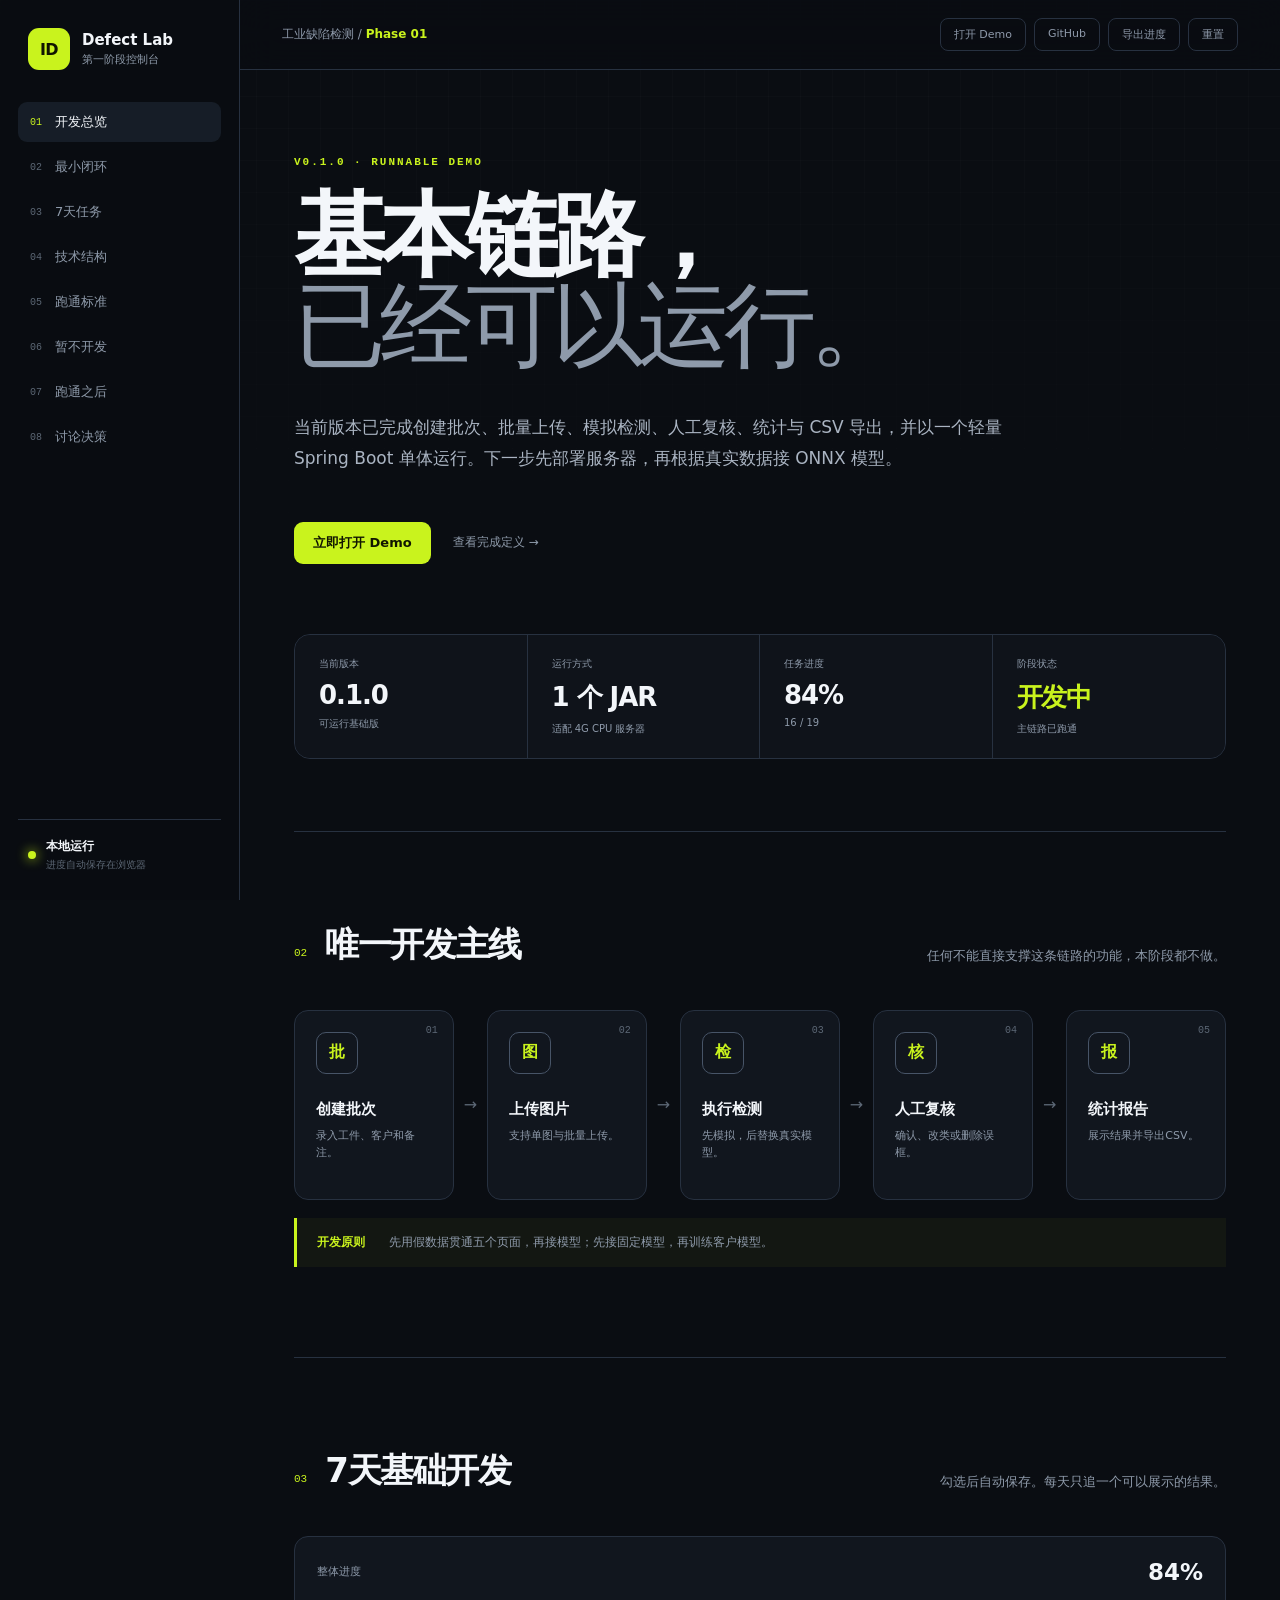
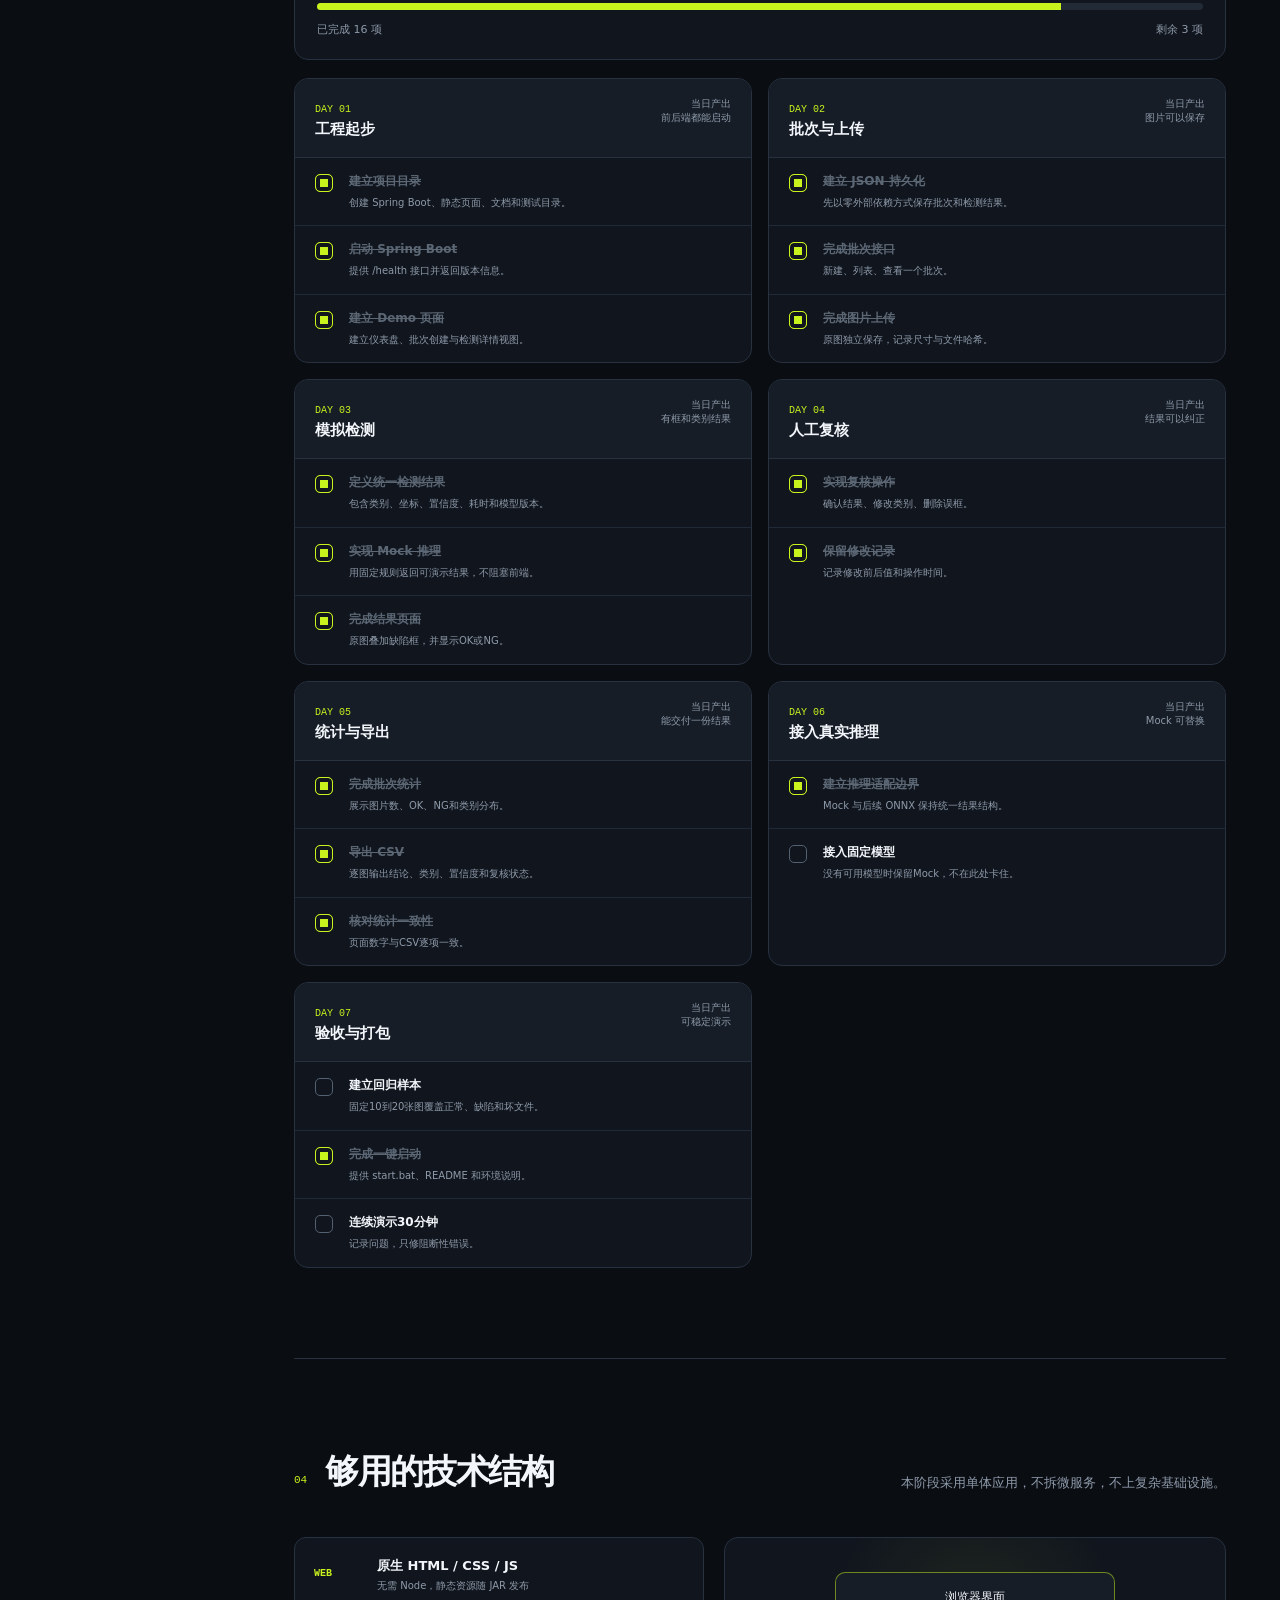
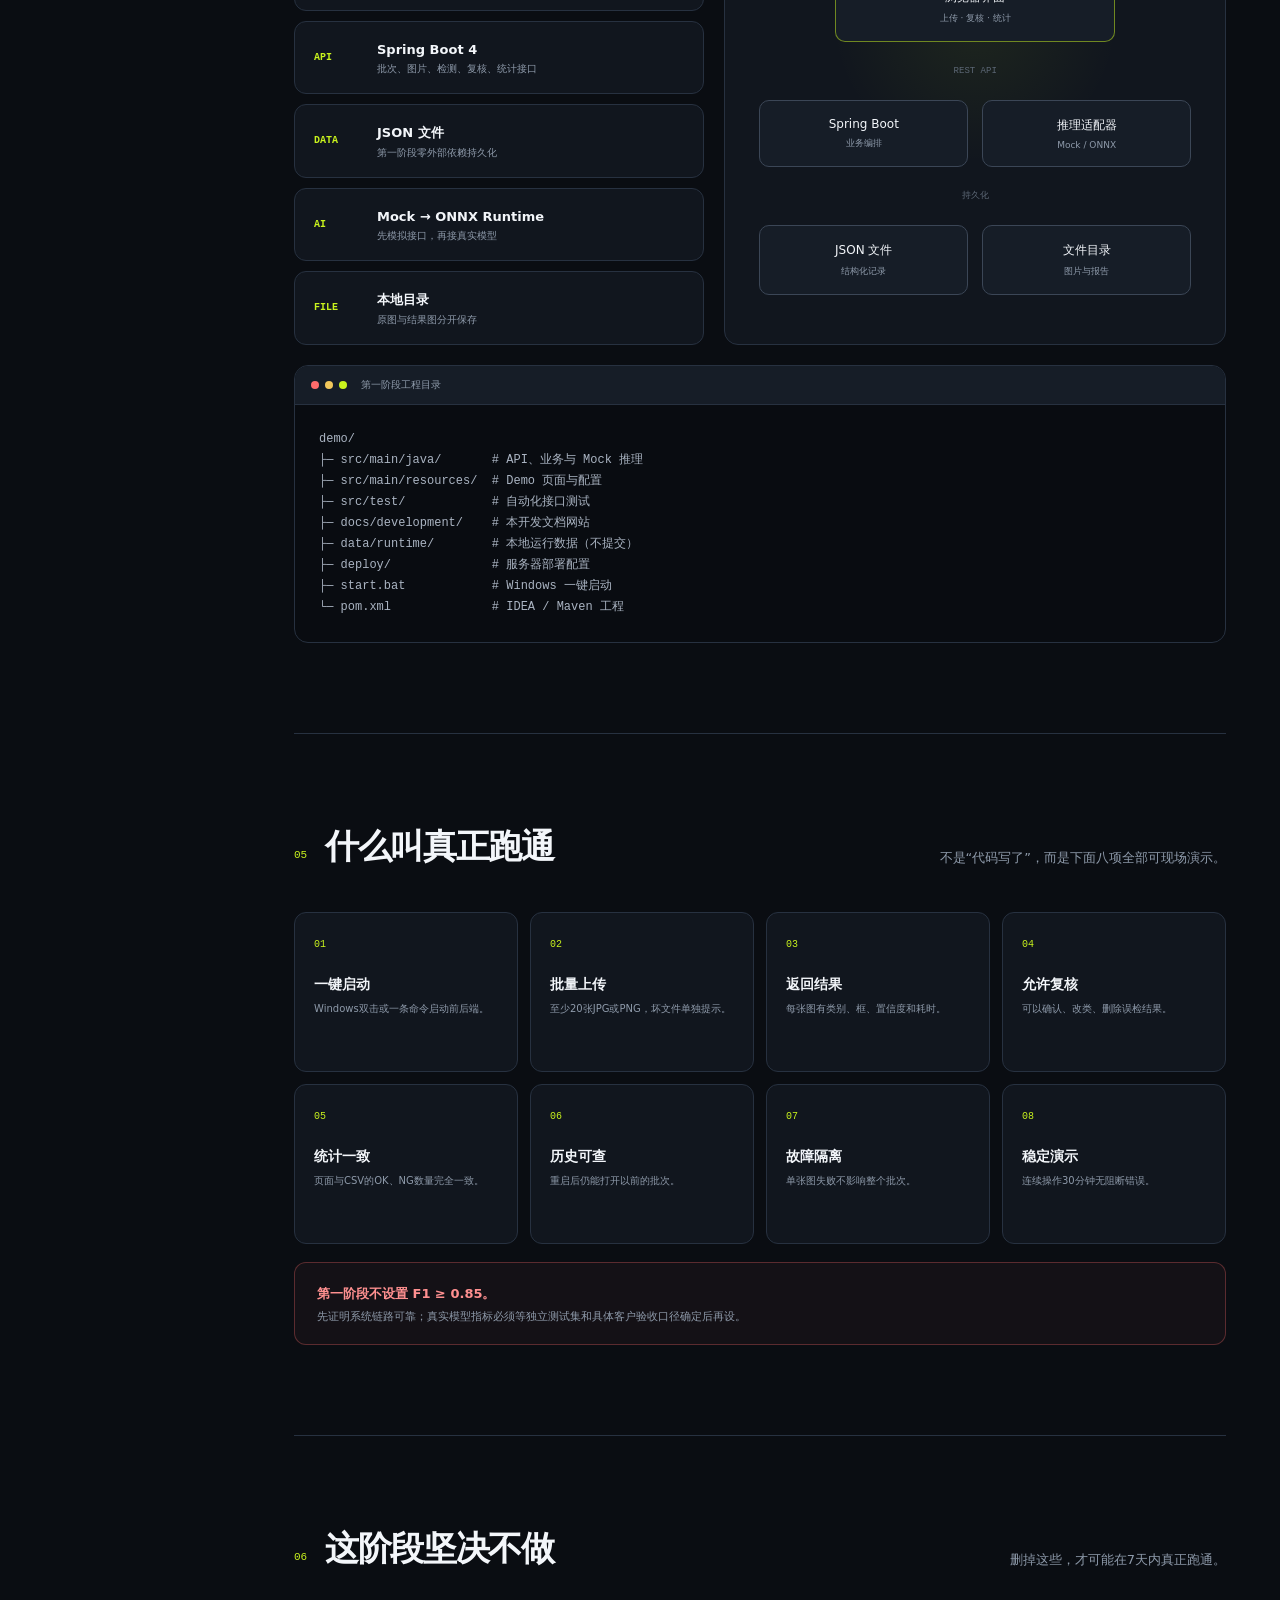
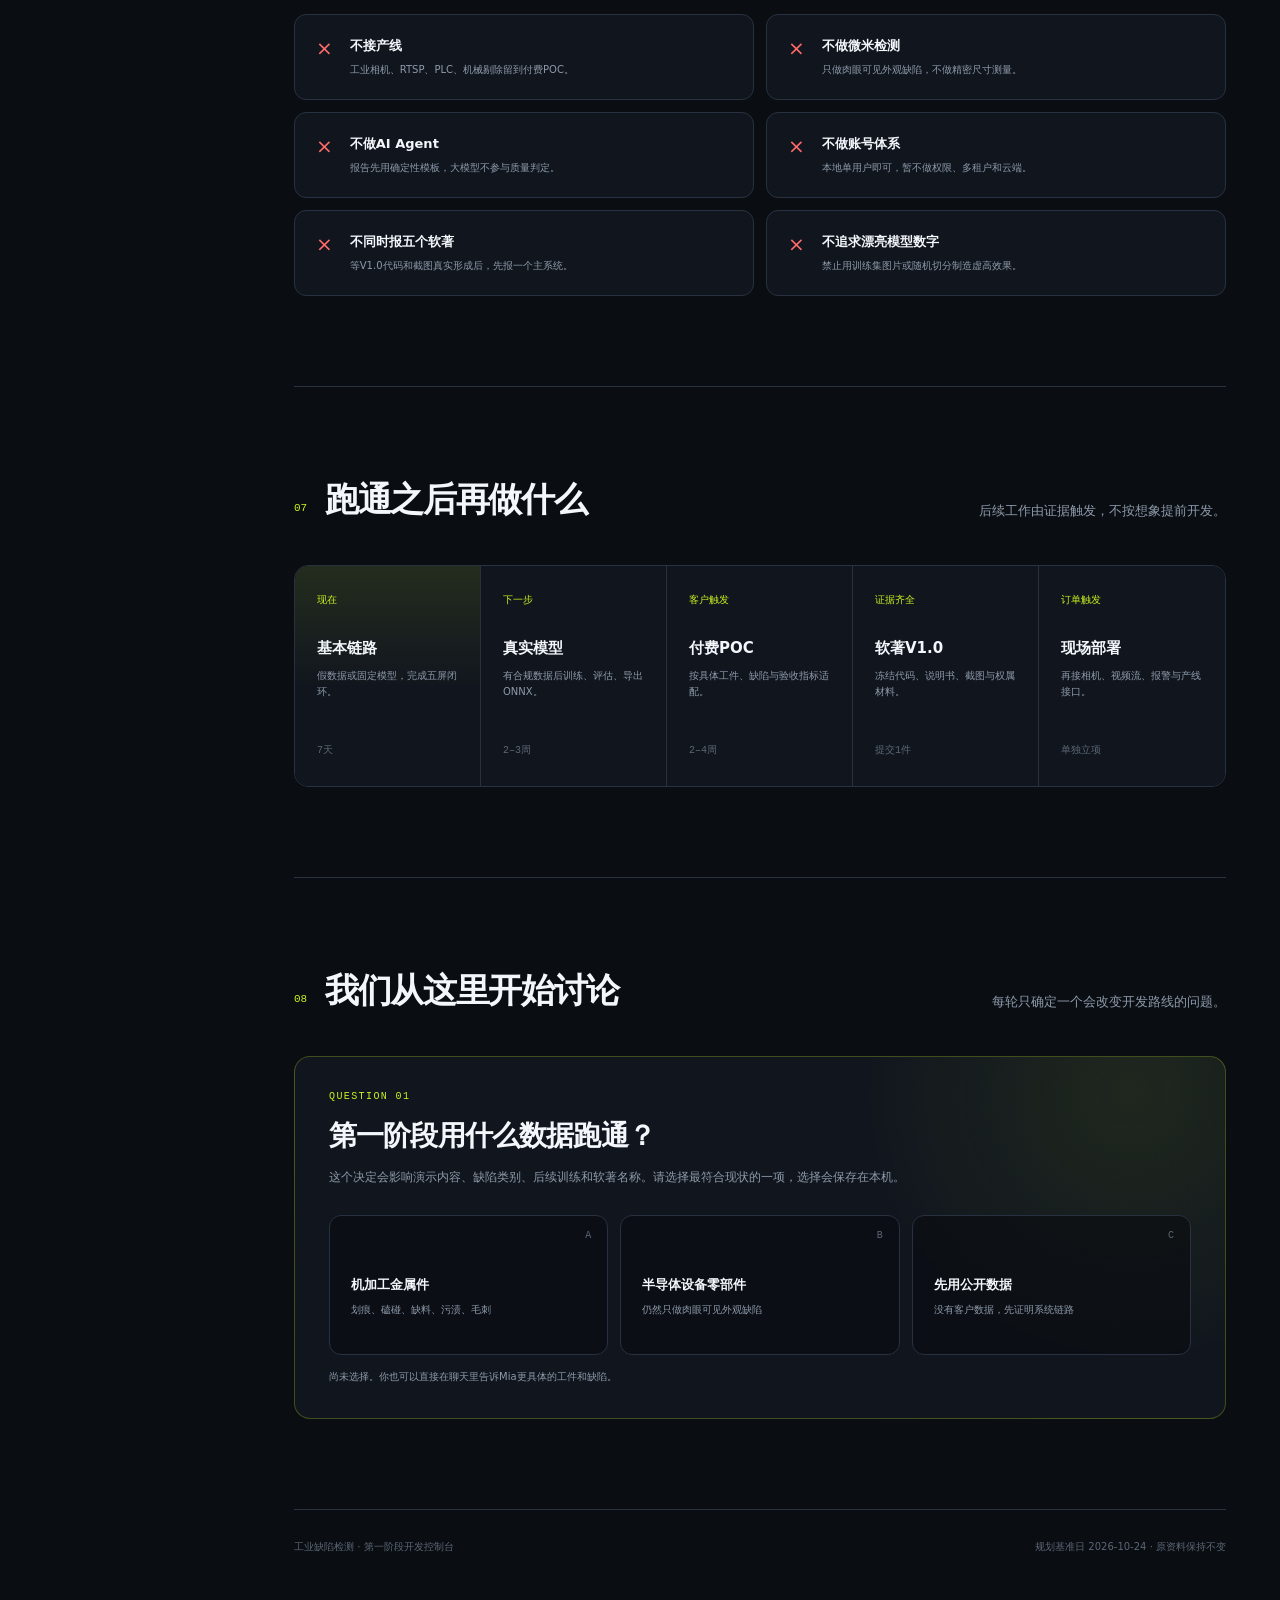
==== docs/development/index.html @ 6fd92f79 "feat: deliver runnable industrial defect detection demo" ====
<!doctype html>
<html lang="zh-CN">
<head>
  <meta charset="UTF-8">
  <meta name="viewport" content="width=device-width, initial-scale=1.0">
  <meta name="description" content="工业缺陷检测项目第一阶段开发控制台">
  <title>工业缺陷检测 · 第一阶段开发控制台</title>
  <link rel="stylesheet" href="styles.css">
</head>
<body>
  <div class="shell">
    <aside class="sidebar" aria-label="页面导航">
      <a class="brand" href="#top">
        <span class="brand-mark">ID</span>
        <span><strong>Defect Lab</strong><small>第一阶段控制台</small></span>
      </a>
      <nav id="nav">
        <a class="active" href="#overview"><span>01</span>开发总览</a>
        <a href="#flow"><span>02</span>最小闭环</a>
        <a href="#tasks"><span>03</span>7天任务</a>
        <a href="#architecture"><span>04</span>技术结构</a>
        <a href="#acceptance"><span>05</span>跑通标准</a>
        <a href="#boundary"><span>06</span>暂不开发</a>
        <a href="#after"><span>07</span>跑通之后</a>
        <a href="#discussion"><span>08</span>讨论决策</a>
      </nav>
      <div class="sidebar-foot">
        <div class="status-dot"></div>
        <div><strong>本地运行</strong><small>进度自动保存在浏览器</small></div>
      </div>
    </aside>

    <main id="top">
      <header class="topbar">
        <button id="menuButton" class="menu-button" aria-label="打开导航">☰</button>
        <div class="crumb">工业缺陷检测 / <strong>Phase 01</strong></div>
        <div class="top-actions">
          <a class="ghost-button" href="../">打开 Demo</a>
          <a class="ghost-button" href="https://github.com/aurorarain/Industrial_Defect_Detection" target="_blank" rel="noreferrer">GitHub</a>
          <button class="ghost-button" id="exportButton">导出进度</button>
          <button class="ghost-button danger" id="resetButton">重置</button>
        </div>
      </header>

      <div class="content">
        <section id="overview" class="hero observe">
          <div class="eyebrow">V0.1.0 · RUNNABLE DEMO</div>
          <h1>基本链路，<br><em>已经可以运行。</em></h1>
          <p class="hero-copy">当前版本已完成创建批次、批量上传、模拟检测、人工复核、统计与 CSV 导出，并以一个轻量 Spring Boot 单体运行。下一步先部署服务器，再根据真实数据接 ONNX 模型。</p>
          <div class="hero-actions">
            <a class="primary-button" href="../">立即打开 Demo</a>
            <a class="text-link" href="#acceptance">查看完成定义 →</a>
          </div>
          <div class="metrics">
            <article><span>当前版本</span><strong>0.1.0</strong><small>可运行基础版</small></article>
            <article><span>运行方式</span><strong>1 个 JAR</strong><small>适配 4G CPU 服务器</small></article>
            <article><span>任务进度</span><strong id="metricProgress">0%</strong><small id="metricCount">0 / 18</small></article>
            <article><span>阶段状态</span><strong class="accent">开发中</strong><small id="stageStatus">主链路已跑通</small></article>
          </div>
        </section>

        <section id="flow" class="section observe">
          <div class="section-heading">
            <div><span class="section-index">02</span><h2>唯一开发主线</h2></div>
            <p>任何不能直接支撑这条链路的功能，本阶段都不做。</p>
          </div>
          <div class="flow-grid">
            <article class="flow-card"><b>01</b><div class="flow-icon">批</div><h3>创建批次</h3><p>录入工件、客户和备注。</p></article>
            <span class="flow-arrow">→</span>
            <article class="flow-card"><b>02</b><div class="flow-icon">图</div><h3>上传图片</h3><p>支持单图与批量上传。</p></article>
            <span class="flow-arrow">→</span>
            <article class="flow-card"><b>03</b><div class="flow-icon">检</div><h3>执行检测</h3><p>先模拟，后替换真实模型。</p></article>
            <span class="flow-arrow">→</span>
            <article class="flow-card"><b>04</b><div class="flow-icon">核</div><h3>人工复核</h3><p>确认、改类或删除误框。</p></article>
            <span class="flow-arrow">→</span>
            <article class="flow-card"><b>05</b><div class="flow-icon">报</div><h3>统计报告</h3><p>展示结果并导出CSV。</p></article>
          </div>
          <div class="decision-strip"><strong>开发原则</strong><span>先用假数据贯通五个页面，再接模型；先接固定模型，再训练客户模型。</span></div>
        </section>

        <section id="tasks" class="section observe">
          <div class="section-heading">
            <div><span class="section-index">03</span><h2>7天基础开发</h2></div>
            <p>勾选后自动保存。每天只追一个可以展示的结果。</p>
          </div>
          <div class="progress-panel">
            <div class="progress-copy"><span>整体进度</span><strong id="progressText">0%</strong></div>
            <div class="progress-track"><div id="progressBar"></div></div>
            <div class="progress-meta"><span id="doneCount">已完成 0 项</span><span id="remainingCount">剩余 18 项</span></div>
          </div>
          <div id="taskBoard" class="task-board"></div>
        </section>

        <section id="architecture" class="section observe">
          <div class="section-heading">
            <div><span class="section-index">04</span><h2>够用的技术结构</h2></div>
            <p>本阶段采用单体应用，不拆微服务，不上复杂基础设施。</p>
          </div>
          <div class="architecture-grid">
            <div class="stack-list">
              <article><span>WEB</span><div><strong>原生 HTML / CSS / JS</strong><p>无需 Node，静态资源随 JAR 发布</p></div></article>
              <article><span>API</span><div><strong>Spring Boot 4</strong><p>批次、图片、检测、复核、统计接口</p></div></article>
              <article><span>DATA</span><div><strong>JSON 文件</strong><p>第一阶段零外部依赖持久化</p></div></article>
              <article><span>AI</span><div><strong>Mock → ONNX Runtime</strong><p>先模拟接口，再接真实模型</p></div></article>
              <article><span>FILE</span><div><strong>本地目录</strong><p>原图与结果图分开保存</p></div></article>
            </div>
            <div class="architecture-map">
              <div class="map-node main-node">浏览器界面<small>上传 · 复核 · 统计</small></div>
              <div class="connector">REST API</div>
              <div class="map-row">
                <div class="map-node">Spring Boot<small>业务编排</small></div>
                <div class="map-node">推理适配器<small>Mock / ONNX</small></div>
              </div>
              <div class="connector">持久化</div>
              <div class="map-row">
                <div class="map-node">JSON 文件<small>结构化记录</small></div>
                <div class="map-node">文件目录<small>图片与报告</small></div>
              </div>
            </div>
          </div>
          <div class="code-layout">
            <div class="code-title"><span></span><span></span><span></span><b>第一阶段工程目录</b></div>
            <pre>demo/
├─ src/main/java/       # API、业务与 Mock 推理
├─ src/main/resources/  # Demo 页面与配置
├─ src/test/            # 自动化接口测试
├─ docs/development/    # 本开发文档网站
├─ data/runtime/        # 本地运行数据（不提交）
├─ deploy/              # 服务器部署配置
├─ start.bat            # Windows 一键启动
└─ pom.xml              # IDEA / Maven 工程</pre>
          </div>
        </section>

        <section id="acceptance" class="section observe">
          <div class="section-heading">
            <div><span class="section-index">05</span><h2>什么叫真正跑通</h2></div>
            <p>不是“代码写了”，而是下面八项全部可现场演示。</p>
          </div>
          <div class="acceptance-grid">
            <article><b>01</b><h3>一键启动</h3><p>Windows双击或一条命令启动前后端。</p></article>
            <article><b>02</b><h3>批量上传</h3><p>至少20张JPG或PNG，坏文件单独提示。</p></article>
            <article><b>03</b><h3>返回结果</h3><p>每张图有类别、框、置信度和耗时。</p></article>
            <article><b>04</b><h3>允许复核</h3><p>可以确认、改类、删除误检结果。</p></article>
            <article><b>05</b><h3>统计一致</h3><p>页面与CSV的OK、NG数量完全一致。</p></article>
            <article><b>06</b><h3>历史可查</h3><p>重启后仍能打开以前的批次。</p></article>
            <article><b>07</b><h3>故障隔离</h3><p>单张图失败不影响整个批次。</p></article>
            <article><b>08</b><h3>稳定演示</h3><p>连续操作30分钟无阻断错误。</p></article>
          </div>
          <div class="warning-box"><strong>第一阶段不设置 F1 ≥ 0.85。</strong><p>先证明系统链路可靠；真实模型指标必须等独立测试集和具体客户验收口径确定后再设。</p></div>
        </section>

        <section id="boundary" class="section observe">
          <div class="section-heading">
            <div><span class="section-index">06</span><h2>这阶段坚决不做</h2></div>
            <p>删掉这些，才可能在7天内真正跑通。</p>
          </div>
          <div class="boundary-grid">
            <article><span>×</span><div><h3>不接产线</h3><p>工业相机、RTSP、PLC、机械剔除留到付费POC。</p></div></article>
            <article><span>×</span><div><h3>不做微米检测</h3><p>只做肉眼可见外观缺陷，不做精密尺寸测量。</p></div></article>
            <article><span>×</span><div><h3>不做AI Agent</h3><p>报告先用确定性模板，大模型不参与质量判定。</p></div></article>
            <article><span>×</span><div><h3>不做账号体系</h3><p>本地单用户即可，暂不做权限、多租户和云端。</p></div></article>
            <article><span>×</span><div><h3>不同时报五个软著</h3><p>等V1.0代码和截图真实形成后，先报一个主系统。</p></div></article>
            <article><span>×</span><div><h3>不追求漂亮模型数字</h3><p>禁止用训练集图片或随机切分制造虚高效果。</p></div></article>
          </div>
        </section>

        <section id="after" class="section observe">
          <div class="section-heading">
            <div><span class="section-index">07</span><h2>跑通之后再做什么</h2></div>
            <p>后续工作由证据触发，不按想象提前开发。</p>
          </div>
          <div class="roadmap">
            <article class="current"><span>现在</span><h3>基本链路</h3><p>假数据或固定模型，完成五屏闭环。</p><b>7天</b></article>
            <article><span>下一步</span><h3>真实模型</h3><p>有合规数据后训练、评估、导出ONNX。</p><b>2–3周</b></article>
            <article><span>客户触发</span><h3>付费POC</h3><p>按具体工件、缺陷与验收指标适配。</p><b>2–4周</b></article>
            <article><span>证据齐全</span><h3>软著V1.0</h3><p>冻结代码、说明书、截图与权属材料。</p><b>提交1件</b></article>
            <article><span>订单触发</span><h3>现场部署</h3><p>再接相机、视频流、报警与产线接口。</p><b>单独立项</b></article>
          </div>
        </section>

        <section id="discussion" class="section discussion observe">
          <div class="section-heading">
            <div><span class="section-index">08</span><h2>我们从这里开始讨论</h2></div>
            <p>每轮只确定一个会改变开发路线的问题。</p>
          </div>
          <div class="discussion-card">
            <div class="question-number">QUESTION 01</div>
            <h3>第一阶段用什么数据跑通？</h3>
            <p>这个决定会影响演示内容、缺陷类别、后续训练和软著名称。请选择最符合现状的一项，选择会保存在本机。</p>
            <div class="choice-grid" id="choiceGrid">
              <button data-choice="metal"><span>A</span><strong>机加工金属件</strong><small>划痕、磕碰、缺料、污渍、毛刺</small></button>
              <button data-choice="semiconductor"><span>B</span><strong>半导体设备零部件</strong><small>仍然只做肉眼可见外观缺陷</small></button>
              <button data-choice="public"><span>C</span><strong>先用公开数据</strong><small>没有客户数据，先证明系统链路</small></button>
            </div>
            <div class="saved-choice" id="savedChoice">尚未选择。你也可以直接在聊天里告诉Mia更具体的工件和缺陷。</div>
          </div>
        </section>

        <footer>
          <span>工业缺陷检测 · 第一阶段开发控制台</span>
          <span>规划基准日 2026-10-24 · 原资料保持不变</span>
        </footer>
      </div>
    </main>
  </div>
  <script src="app.js"></script>
</body>
</html>
---- docs/development/styles.css ----
:root {
  --bg: #0a0d12;
  --panel: #11161e;
  --panel-2: #161d27;
  --line: #273140;
  --ink: #f3f6fa;
  --muted: #8e9aaa;
  --faint: #5c6775;
  --lime: #c9f31d;
  --lime-dark: #8fad00;
  --blue: #6ea8fe;
  --red: #ff6b6b;
  --sidebar: 240px;
  --radius: 16px;
  font-family: Inter, "Microsoft YaHei", "PingFang SC", system-ui, sans-serif;
  color-scheme: dark;
}

* { box-sizing: border-box; }
html { scroll-behavior: smooth; }
body { margin: 0; background: var(--bg); color: var(--ink); }
button, a { font: inherit; }
a { color: inherit; text-decoration: none; }

body::before {
  content: "";
  position: fixed;
  inset: 0;
  pointer-events: none;
  background-image: linear-gradient(rgba(255,255,255,.018) 1px, transparent 1px), linear-gradient(90deg, rgba(255,255,255,.018) 1px, transparent 1px);
  background-size: 32px 32px;
  mask-image: linear-gradient(to bottom, black, transparent 70%);
}

.shell { min-height: 100vh; }
.sidebar { position: fixed; inset: 0 auto 0 0; width: var(--sidebar); padding: 28px 18px; border-right: 1px solid var(--line); background: rgba(10,13,18,.94); backdrop-filter: blur(16px); z-index: 20; display: flex; flex-direction: column; }
.brand { display: flex; gap: 12px; align-items: center; padding: 0 10px 32px; }
.brand-mark { width: 42px; height: 42px; display: grid; place-items: center; background: var(--lime); color: #101400; border-radius: 11px; font-weight: 900; letter-spacing: -.04em; }
.brand strong, .brand small { display: block; }
.brand strong { font-size: 15px; }
.brand small { margin-top: 3px; color: var(--muted); font-size: 11px; }
nav { display: grid; gap: 5px; }
nav a { display: flex; gap: 13px; align-items: center; padding: 11px 12px; color: var(--muted); border-radius: 9px; font-size: 13px; transition: .2s ease; }
nav a span { font: 10px ui-monospace, monospace; color: var(--faint); }
nav a:hover, nav a.active { color: var(--ink); background: var(--panel-2); }
nav a.active span { color: var(--lime); }
.sidebar-foot { margin-top: auto; border-top: 1px solid var(--line); padding: 18px 10px 0; display: flex; align-items: center; gap: 10px; }
.sidebar-foot strong, .sidebar-foot small { display: block; }
.sidebar-foot strong { font-size: 12px; }
.sidebar-foot small { color: var(--faint); font-size: 10px; margin-top: 3px; }
.status-dot { width: 8px; height: 8px; border-radius: 50%; background: var(--lime); box-shadow: 0 0 12px var(--lime); }

main { margin-left: var(--sidebar); }
.topbar { position: sticky; top: 0; z-index: 15; height: 70px; display: flex; align-items: center; justify-content: space-between; padding: 0 42px; border-bottom: 1px solid var(--line); background: rgba(10,13,18,.84); backdrop-filter: blur(18px); }
.crumb { color: var(--muted); font-size: 12px; }
.crumb strong { color: var(--lime); }
.top-actions { display: flex; gap: 8px; }
.ghost-button, .menu-button { border: 1px solid var(--line); background: transparent; color: var(--muted); padding: 8px 13px; border-radius: 8px; cursor: pointer; font-size: 11px; }
.ghost-button:hover, .menu-button:hover { color: var(--ink); border-color: #4a5667; }
.ghost-button.danger:hover { color: var(--red); border-color: rgba(255,107,107,.55); }
.menu-button { display: none; }
.content { max-width: 1380px; margin: 0 auto; padding: 0 54px; }

.hero { padding: 86px 0 72px; min-height: 620px; display: flex; flex-direction: column; justify-content: center; border-bottom: 1px solid var(--line); }
.eyebrow { color: var(--lime); font: 600 11px ui-monospace, monospace; letter-spacing: .18em; }
h1 { margin: 22px 0 24px; max-width: 900px; font-size: clamp(48px, 7.2vw, 96px); line-height: .98; letter-spacing: -.065em; font-weight: 740; }
h1 em { color: var(--muted); font-style: normal; font-weight: 420; }
.hero-copy { max-width: 760px; color: #aab4c2; font-size: 17px; line-height: 1.85; }
.hero-actions { display: flex; align-items: center; gap: 22px; margin-top: 30px; }
.primary-button { padding: 12px 19px; border-radius: 9px; background: var(--lime); color: #111600; font-weight: 800; font-size: 13px; }
.primary-button:hover { background: #dcff42; }
.text-link { color: var(--muted); font-size: 12px; }
.text-link:hover { color: var(--ink); }
.metrics { margin-top: 70px; display: grid; grid-template-columns: repeat(4, 1fr); border: 1px solid var(--line); border-radius: var(--radius); overflow: hidden; }
.metrics article { padding: 22px 24px; background: rgba(17,22,30,.72); border-right: 1px solid var(--line); }
.metrics article:last-child { border-right: 0; }
.metrics span, .metrics small { display: block; color: var(--muted); font-size: 10px; }
.metrics strong { display: block; margin: 9px 0 7px; font-size: 26px; letter-spacing: -.04em; }
.metrics .accent { color: var(--lime); }

.section { padding: 90px 0; border-bottom: 1px solid var(--line); scroll-margin-top: 70px; }
.section-heading { display: flex; justify-content: space-between; align-items: flex-end; gap: 30px; margin-bottom: 42px; }
.section-heading > div { display: flex; align-items: baseline; gap: 18px; }
.section-heading h2 { margin: 0; font-size: 34px; letter-spacing: -.04em; }
.section-heading p { margin: 0; max-width: 420px; color: var(--muted); font-size: 13px; line-height: 1.7; text-align: right; }
.section-index { color: var(--lime); font: 11px ui-monospace, monospace; }

.flow-grid { display: grid; grid-template-columns: 1fr auto 1fr auto 1fr auto 1fr auto 1fr; align-items: center; gap: 10px; }
.flow-card { position: relative; min-height: 190px; padding: 21px; border: 1px solid var(--line); background: var(--panel); border-radius: 14px; }
.flow-card b { position: absolute; right: 15px; top: 14px; color: var(--faint); font: 10px ui-monospace, monospace; }
.flow-icon { width: 42px; height: 42px; display: grid; place-items: center; border: 1px solid #475467; border-radius: 10px; color: var(--lime); font-weight: 800; }
.flow-card h3 { margin: 26px 0 8px; font-size: 15px; }
.flow-card p { margin: 0; color: var(--muted); font-size: 11px; line-height: 1.6; }
.flow-arrow { color: var(--faint); }
.decision-strip { margin-top: 18px; display: flex; gap: 24px; align-items: center; padding: 16px 20px; border-left: 3px solid var(--lime); background: rgba(201,243,29,.045); color: var(--muted); font-size: 12px; }
.decision-strip strong { color: var(--lime); white-space: nowrap; }

.progress-panel { padding: 22px; border: 1px solid var(--line); background: var(--panel); border-radius: 14px; }
.progress-copy, .progress-meta { display: flex; justify-content: space-between; align-items: center; }
.progress-copy span, .progress-meta { color: var(--muted); font-size: 11px; }
.progress-copy strong { font-size: 23px; }
.progress-track { height: 7px; background: #222a35; border-radius: 10px; overflow: hidden; margin: 18px 0 12px; }
.progress-track div { width: 0; height: 100%; background: var(--lime); transition: width .35s ease; }
.task-board { display: grid; grid-template-columns: repeat(2, 1fr); gap: 16px; margin-top: 18px; }
.day-card { border: 1px solid var(--line); background: var(--panel); border-radius: 14px; overflow: hidden; }
.day-head { display: flex; justify-content: space-between; gap: 20px; padding: 18px 20px; border-bottom: 1px solid var(--line); background: var(--panel-2); }
.day-head span { color: var(--lime); font: 10px ui-monospace, monospace; }
.day-head h3 { margin: 4px 0 0; font-size: 15px; }
.day-head small { color: var(--muted); font-size: 10px; text-align: right; max-width: 190px; }
.task-list { display: grid; }
.task-item { display: grid; grid-template-columns: 22px 1fr; gap: 12px; padding: 15px 20px; border-bottom: 1px solid rgba(39,49,64,.7); cursor: pointer; }
.task-item:last-child { border-bottom: 0; }
.task-item:hover { background: rgba(255,255,255,.018); }
.task-item input { appearance: none; width: 18px; height: 18px; margin: 1px 0 0; border: 1px solid #526071; border-radius: 5px; cursor: pointer; }
.task-item input:checked { background: var(--lime); border-color: var(--lime); box-shadow: inset 0 0 0 4px var(--panel); }
.task-item strong { display: block; font-size: 12px; }
.task-item small { display: block; margin-top: 5px; color: var(--muted); font-size: 10px; line-height: 1.55; }
.task-item.done strong { color: var(--faint); text-decoration: line-through; }

.architecture-grid { display: grid; grid-template-columns: .9fr 1.1fr; gap: 20px; }
.stack-list { display: grid; gap: 10px; }
.stack-list article { display: flex; align-items: center; gap: 18px; padding: 17px 19px; border: 1px solid var(--line); background: var(--panel); border-radius: 12px; }
.stack-list article > span { width: 45px; color: var(--lime); font: 700 10px ui-monospace, monospace; }
.stack-list strong { font-size: 13px; }
.stack-list p { margin: 4px 0 0; color: var(--muted); font-size: 10px; }
.architecture-map { padding: 34px; border: 1px solid var(--line); border-radius: 14px; background: radial-gradient(circle at 50% 20%, rgba(201,243,29,.07), transparent 35%), var(--panel); }
.map-node { padding: 16px; text-align: center; border: 1px solid #3b4656; background: var(--panel-2); border-radius: 10px; font-size: 12px; }
.map-node small { display: block; margin-top: 6px; color: var(--muted); font-size: 9px; }
.main-node { max-width: 280px; margin: 0 auto; border-color: rgba(201,243,29,.5); }
.map-row { display: grid; grid-template-columns: 1fr 1fr; gap: 14px; }
.connector { height: 58px; display: grid; place-items: center; color: var(--faint); font: 9px ui-monospace, monospace; }
.connector::before, .connector::after { content: ""; position: absolute; }
.code-layout { margin-top: 20px; border: 1px solid var(--line); background: #090c11; border-radius: 14px; overflow: hidden; }
.code-title { display: flex; align-items: center; gap: 6px; padding: 12px 16px; background: var(--panel-2); border-bottom: 1px solid var(--line); }
.code-title span { width: 8px; height: 8px; border-radius: 50%; background: #3b4656; }
.code-title span:first-child { background: var(--red); }
.code-title span:nth-child(2) { background: #f1c75b; }
.code-title span:nth-child(3) { background: var(--lime); }
.code-title b { margin-left: 8px; color: var(--muted); font: 10px ui-monospace, monospace; }
pre { margin: 0; padding: 24px; overflow: auto; color: #aab4c2; font: 12px/1.75 ui-monospace, SFMono-Regular, Consolas, monospace; }

.acceptance-grid { display: grid; grid-template-columns: repeat(4, 1fr); gap: 12px; }
.acceptance-grid article { min-height: 160px; padding: 19px; border: 1px solid var(--line); background: var(--panel); border-radius: 12px; }
.acceptance-grid b { color: var(--lime); font: 10px ui-monospace, monospace; }
.acceptance-grid h3 { margin: 25px 0 7px; font-size: 14px; }
.acceptance-grid p { margin: 0; color: var(--muted); font-size: 10px; line-height: 1.6; }
.warning-box { margin-top: 18px; padding: 20px 22px; border: 1px solid rgba(255,107,107,.3); background: rgba(255,107,107,.045); border-radius: 12px; }
.warning-box strong { color: #ff9090; font-size: 13px; }
.warning-box p { margin: 6px 0 0; color: var(--muted); font-size: 11px; }

.boundary-grid { display: grid; grid-template-columns: repeat(2, 1fr); gap: 12px; }
.boundary-grid article { display: flex; gap: 17px; padding: 21px; border: 1px solid var(--line); background: var(--panel); border-radius: 12px; }
.boundary-grid article > span { color: var(--red); font-size: 20px; }
.boundary-grid h3 { margin: 1px 0 7px; font-size: 13px; }
.boundary-grid p { margin: 0; color: var(--muted); font-size: 10px; line-height: 1.6; }

.roadmap { display: grid; grid-template-columns: repeat(5, 1fr); border: 1px solid var(--line); border-radius: 14px; overflow: hidden; }
.roadmap article { min-height: 220px; padding: 22px; background: var(--panel); border-right: 1px solid var(--line); }
.roadmap article:last-child { border-right: 0; }
.roadmap article.current { background: linear-gradient(180deg, rgba(201,243,29,.1), transparent 55%), var(--panel); }
.roadmap span { color: var(--lime); font: 10px ui-monospace, monospace; }
.roadmap h3 { margin: 32px 0 10px; font-size: 15px; }
.roadmap p { min-height: 70px; margin: 0; color: var(--muted); font-size: 10px; line-height: 1.65; }
.roadmap b { color: var(--faint); font: 10px ui-monospace, monospace; }

.discussion-card { padding: 34px; border: 1px solid rgba(201,243,29,.25); background: radial-gradient(circle at 90% 10%, rgba(201,243,29,.08), transparent 30%), var(--panel); border-radius: 16px; }
.question-number { color: var(--lime); font: 10px ui-monospace, monospace; letter-spacing: .14em; }
.discussion-card h3 { margin: 15px 0 10px; font-size: 28px; letter-spacing: -.03em; }
.discussion-card > p { max-width: 700px; color: var(--muted); font-size: 12px; line-height: 1.7; }
.choice-grid { display: grid; grid-template-columns: repeat(3, 1fr); gap: 12px; margin-top: 28px; }
.choice-grid button { position: relative; min-height: 140px; padding: 21px; text-align: left; border: 1px solid var(--line); background: rgba(10,13,18,.65); color: var(--ink); border-radius: 12px; cursor: pointer; transition: .2s ease; }
.choice-grid button:hover { transform: translateY(-2px); border-color: #526071; }
.choice-grid button.selected { border-color: var(--lime); background: rgba(201,243,29,.07); }
.choice-grid button span { position: absolute; top: 14px; right: 16px; color: var(--faint); font: 10px ui-monospace, monospace; }
.choice-grid strong, .choice-grid small { display: block; }
.choice-grid strong { margin-top: 24px; font-size: 13px; }
.choice-grid small { margin-top: 8px; color: var(--muted); font-size: 10px; line-height: 1.55; }
.saved-choice { margin-top: 15px; color: var(--muted); font-size: 10px; }
footer { display: flex; justify-content: space-between; padding: 30px 0 45px; color: var(--faint); font-size: 10px; }

@media (max-width: 1100px) {
  .flow-grid { grid-template-columns: repeat(5, 1fr); }
  .flow-arrow { display: none; }
  .acceptance-grid { grid-template-columns: repeat(2, 1fr); }
  .roadmap { grid-template-columns: 1fr; }
  .roadmap article { min-height: auto; border-right: 0; border-bottom: 1px solid var(--line); }
  .roadmap p { min-height: auto; }
}

@media (max-width: 820px) {
  .sidebar { transform: translateX(-100%); transition: transform .25s ease; }
  .sidebar.open { transform: translateX(0); }
  main { margin-left: 0; }
  .menu-button { display: block; }
  .topbar { padding: 0 18px; }
  .content { padding: 0 20px; }
  .metrics, .task-board, .architecture-grid, .boundary-grid, .choice-grid { grid-template-columns: 1fr; }
  .metrics article { border-right: 0; border-bottom: 1px solid var(--line); }
  .metrics article:last-child { border-bottom: 0; }
  .section-heading { display: block; }
  .section-heading p { margin-top: 14px; text-align: left; }
  .flow-grid { grid-template-columns: 1fr 1fr; }
  .architecture-map { padding: 20px; }
  footer { display: grid; gap: 8px; }
}

@media (max-width: 520px) {
  .hero { padding-top: 55px; }
  h1 { font-size: 48px; }
  .top-actions .ghost-button:first-child { display: none; }
  .flow-grid, .acceptance-grid { grid-template-columns: 1fr; }
  .section { padding: 66px 0; }
  .section-heading h2 { font-size: 27px; }
  .map-row { grid-template-columns: 1fr; }
}
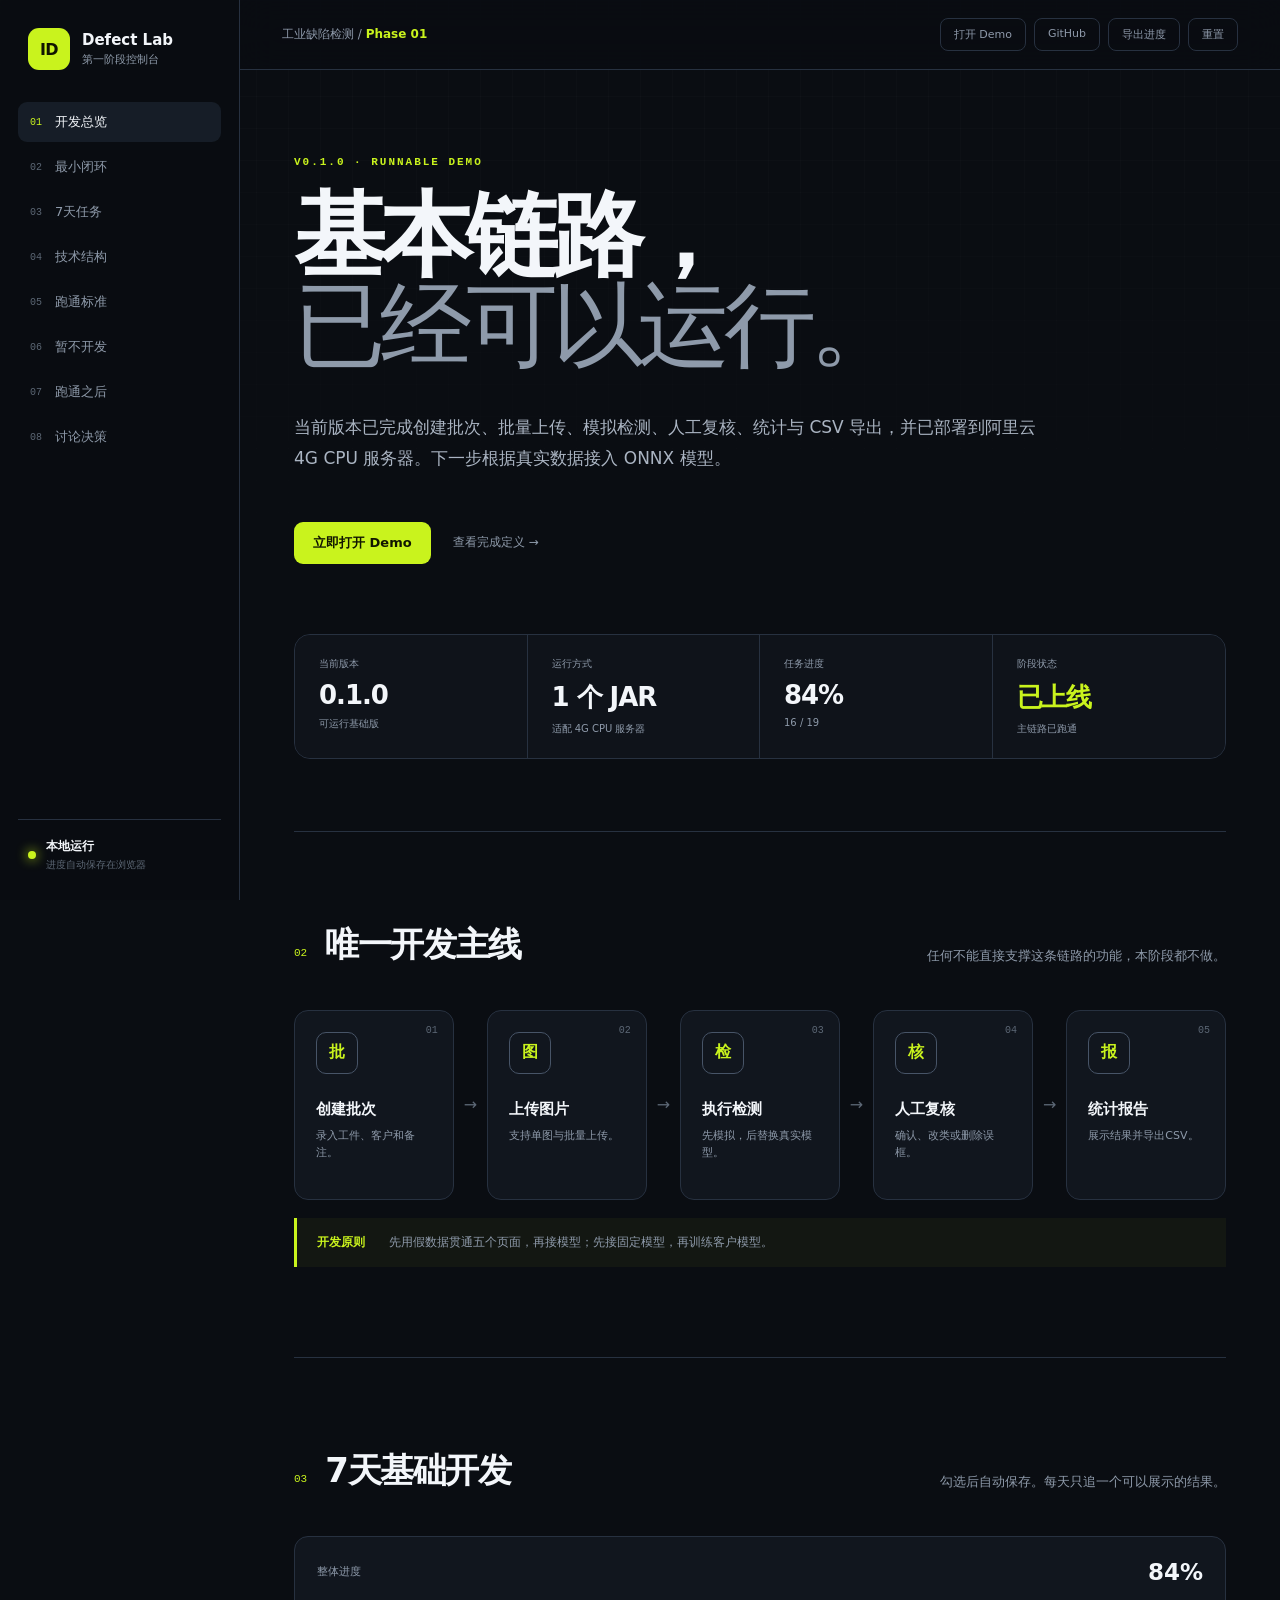
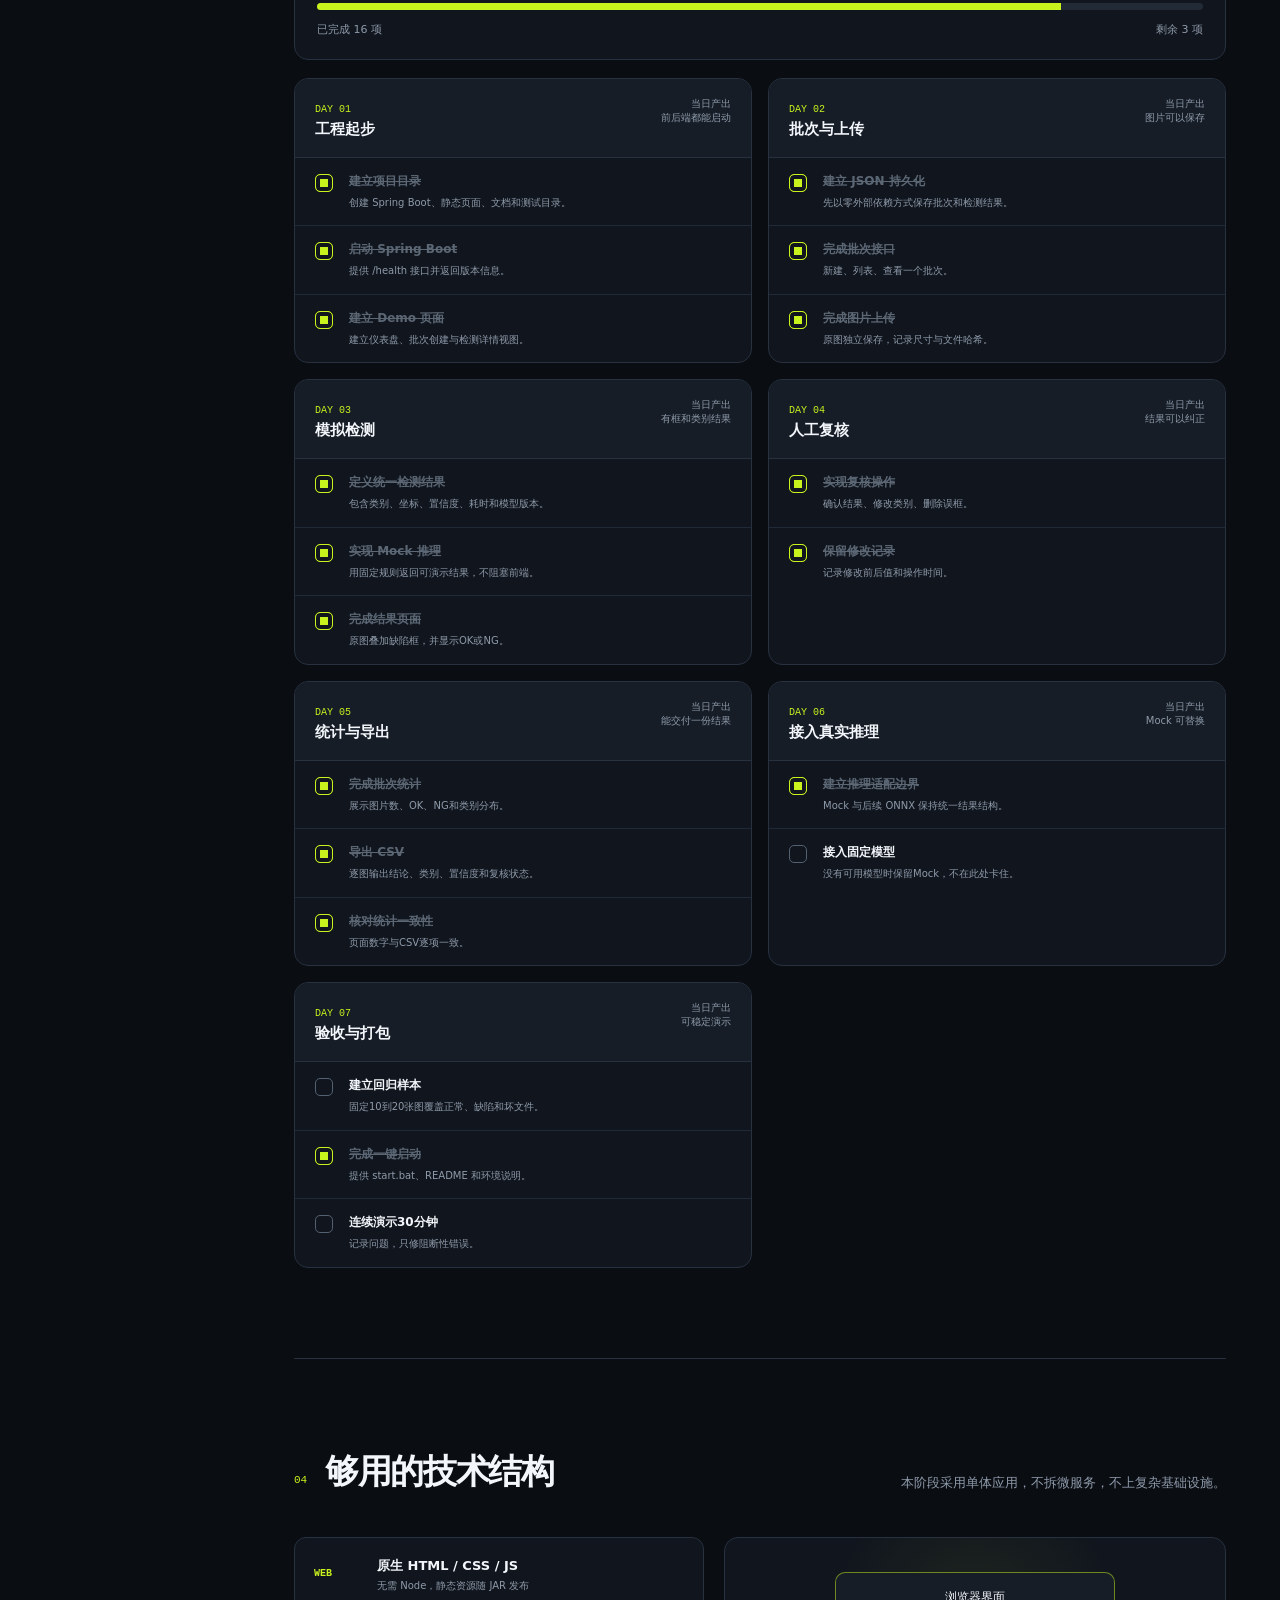
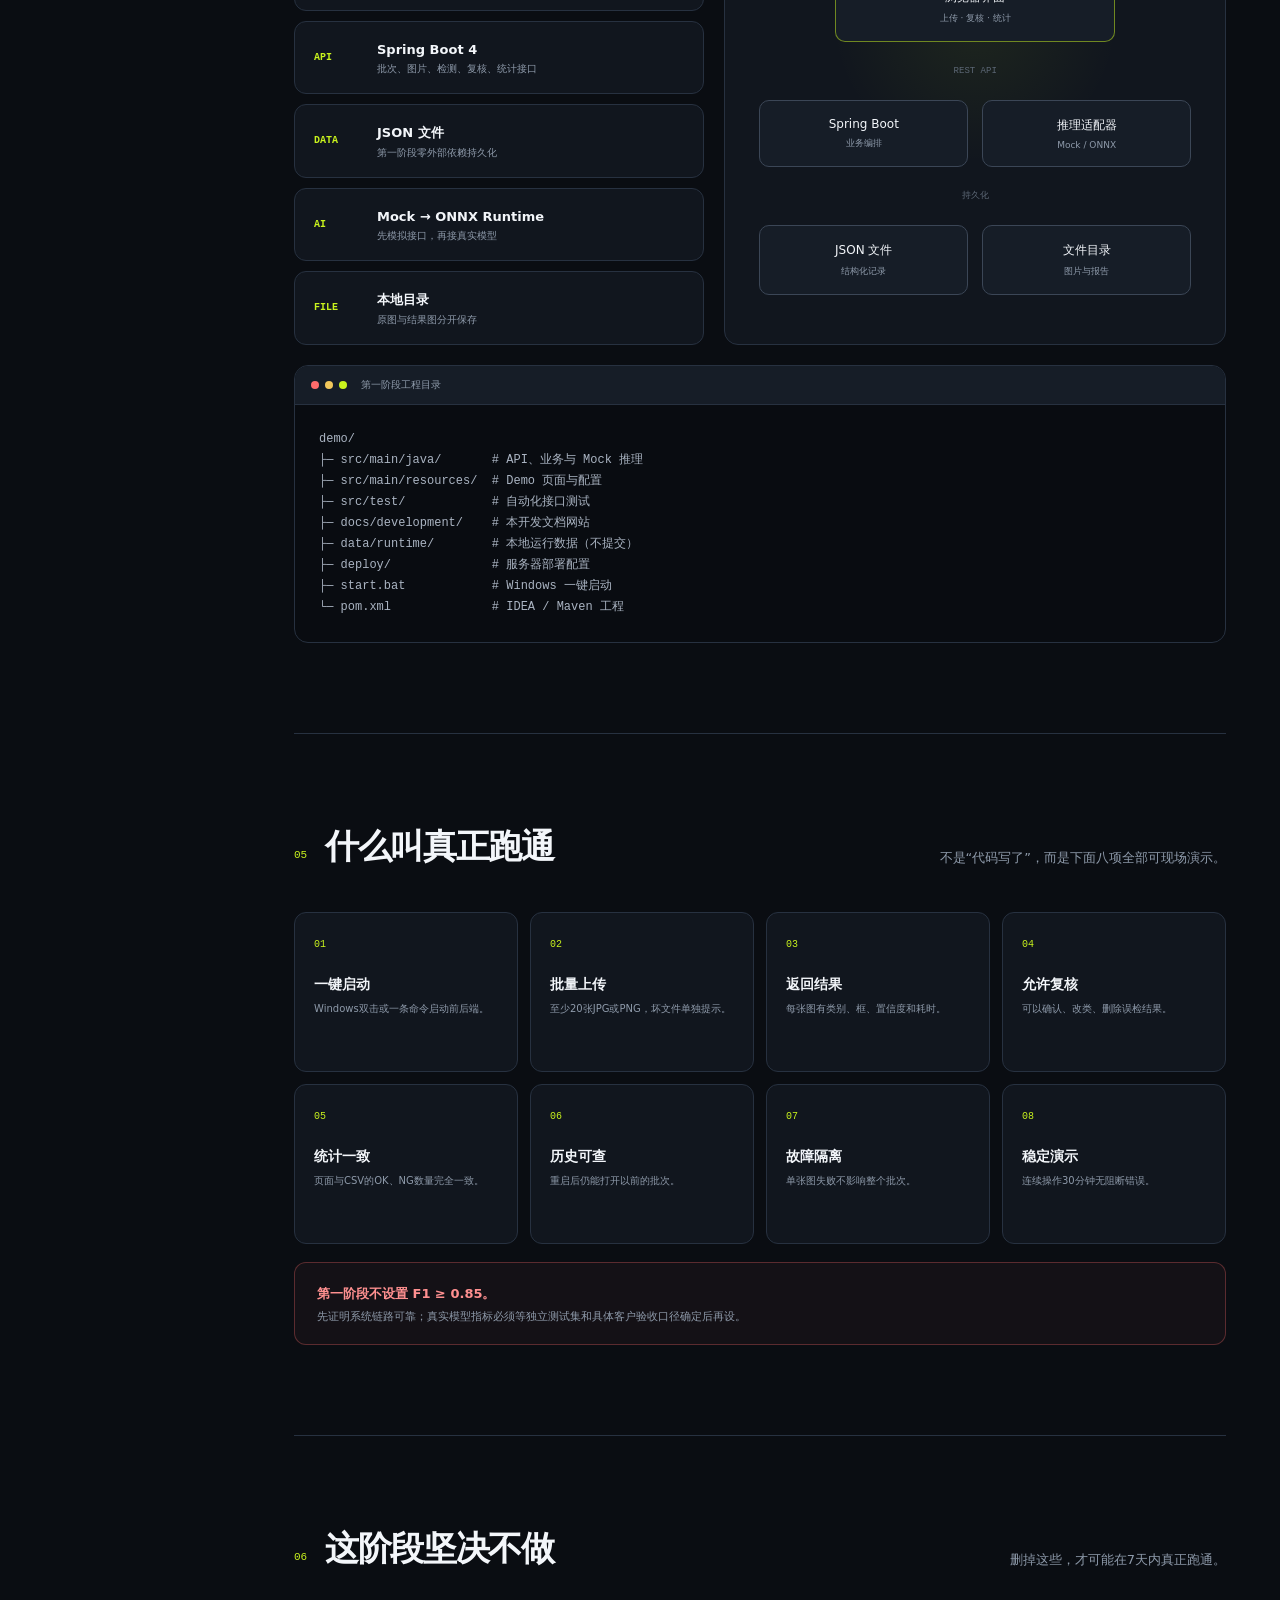
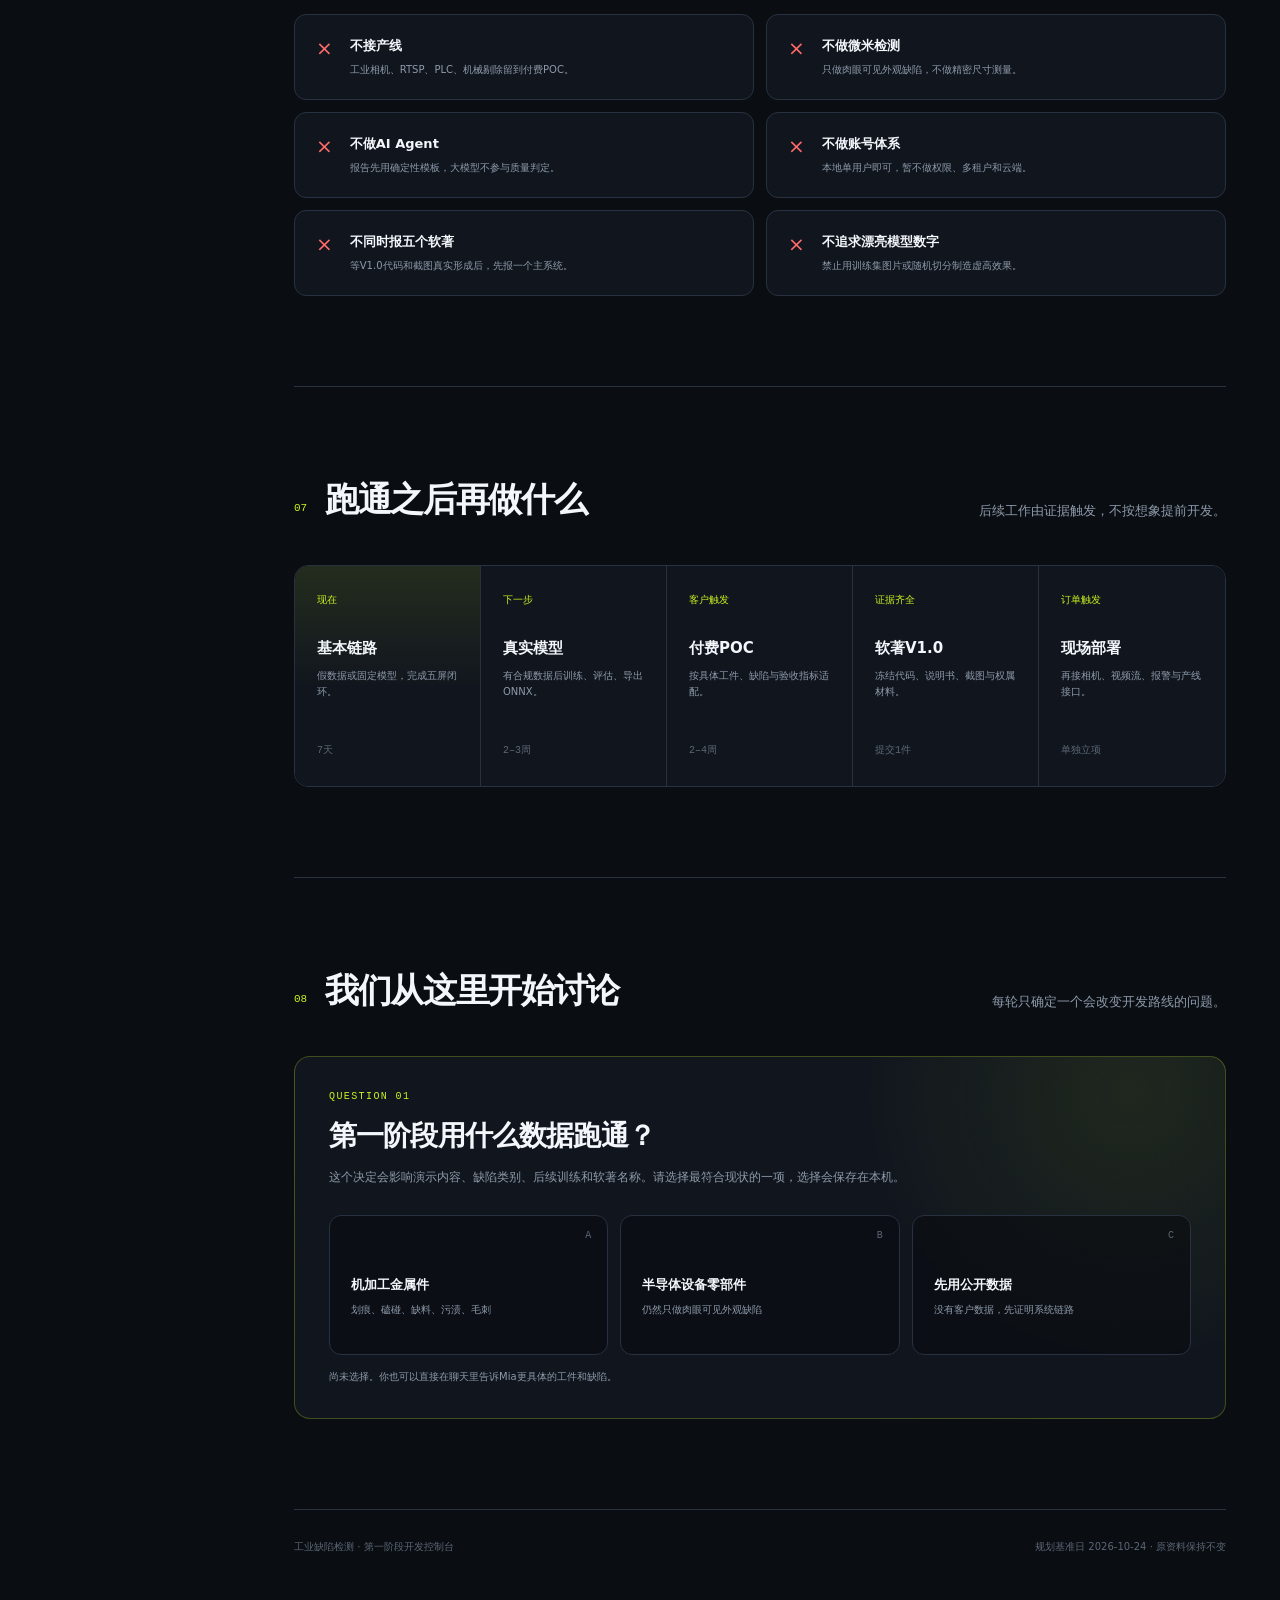
==== commit 1181323a: "deploy: publish demo and document server setup" ====
--- a/docs/development/index.html
+++ b/docs/development/index.html
@@ -46,7 +46,7 @@
         <section id="overview" class="hero observe">
           <div class="eyebrow">V0.1.0 · RUNNABLE DEMO</div>
           <h1>基本链路，<br><em>已经可以运行。</em></h1>
-          <p class="hero-copy">当前版本已完成创建批次、批量上传、模拟检测、人工复核、统计与 CSV 导出，并以一个轻量 Spring Boot 单体运行。下一步先部署服务器，再根据真实数据接 ONNX 模型。</p>
+          <p class="hero-copy">当前版本已完成创建批次、批量上传、模拟检测、人工复核、统计与 CSV 导出，并已部署到阿里云 4G CPU 服务器。下一步根据真实数据接入 ONNX 模型。</p>
           <div class="hero-actions">
             <a class="primary-button" href="../">立即打开 Demo</a>
             <a class="text-link" href="#acceptance">查看完成定义 →</a>
@@ -55,7 +55,7 @@
             <article><span>当前版本</span><strong>0.1.0</strong><small>可运行基础版</small></article>
             <article><span>运行方式</span><strong>1 个 JAR</strong><small>适配 4G CPU 服务器</small></article>
             <article><span>任务进度</span><strong id="metricProgress">0%</strong><small id="metricCount">0 / 18</small></article>
-            <article><span>阶段状态</span><strong class="accent">开发中</strong><small id="stageStatus">主链路已跑通</small></article>
+            <article><span>阶段状态</span><strong class="accent">已上线</strong><small id="stageStatus">主链路已跑通</small></article>
           </div>
         </section>
 
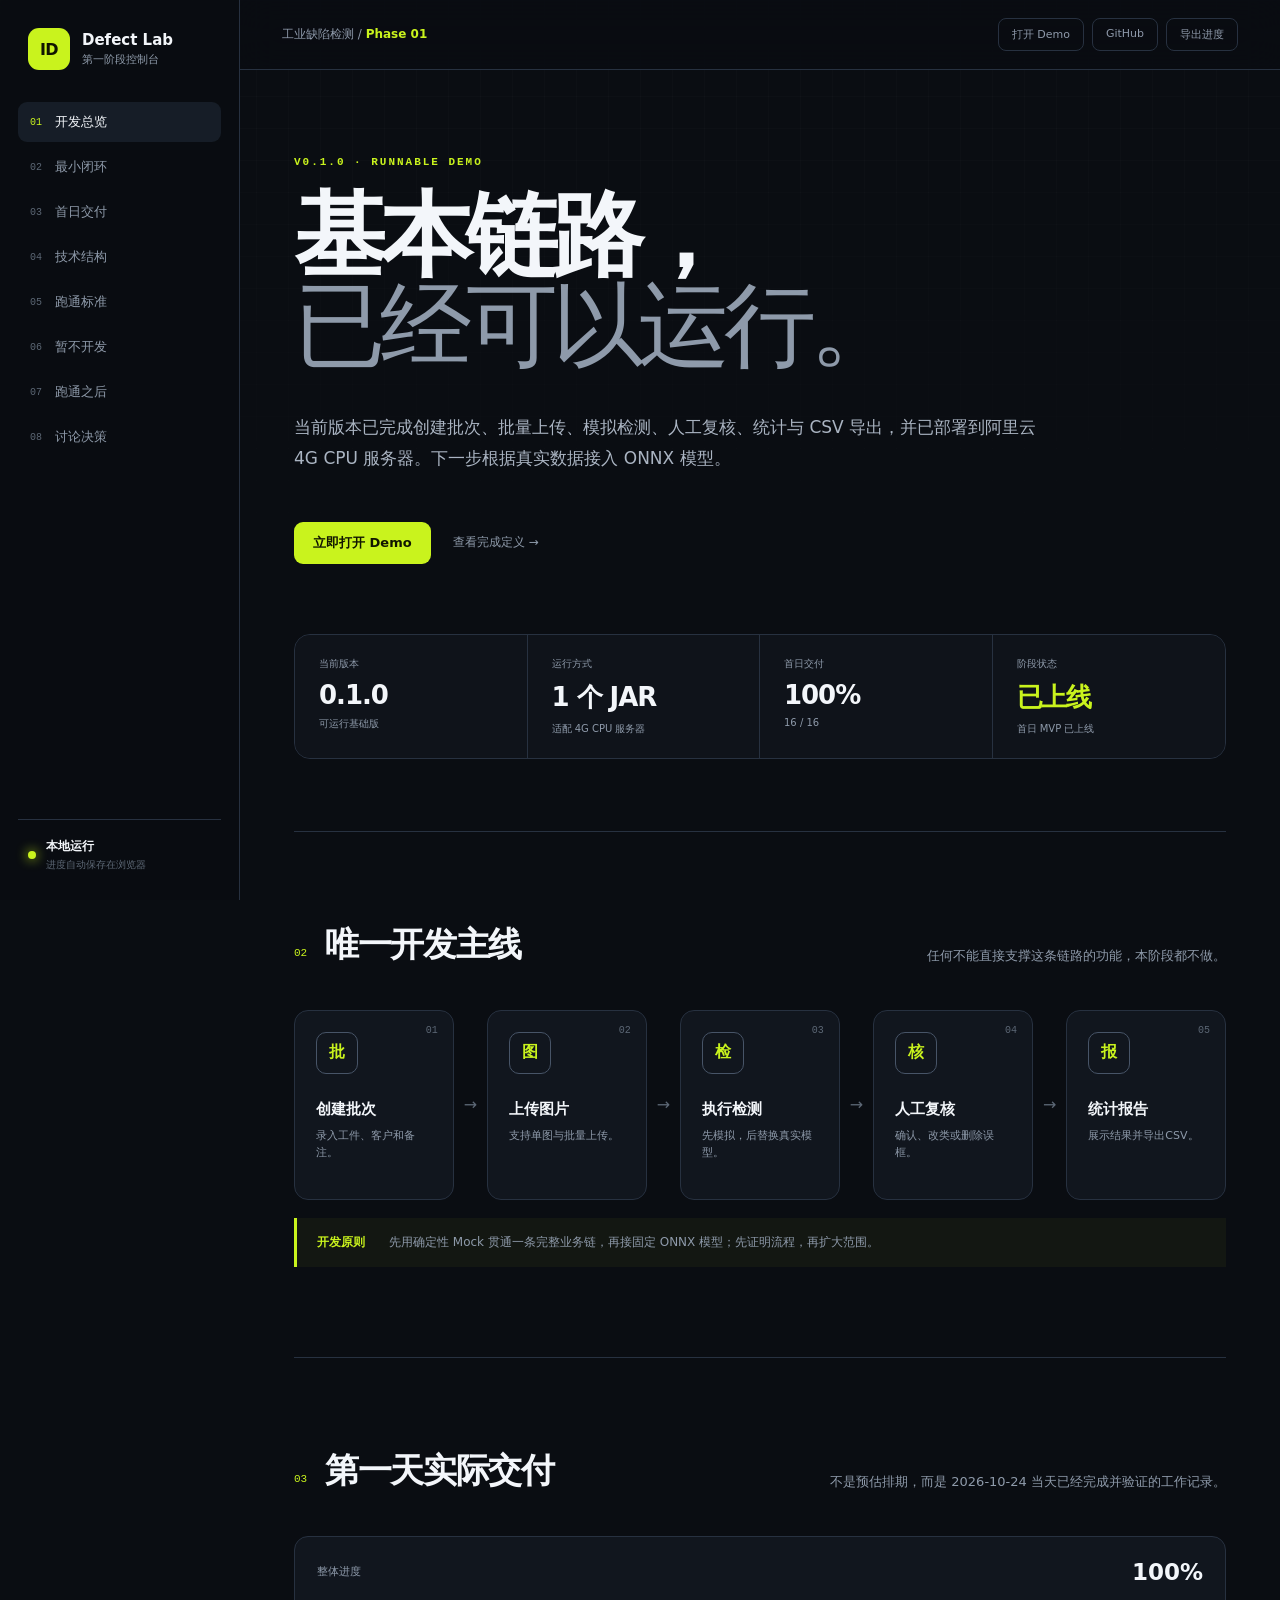
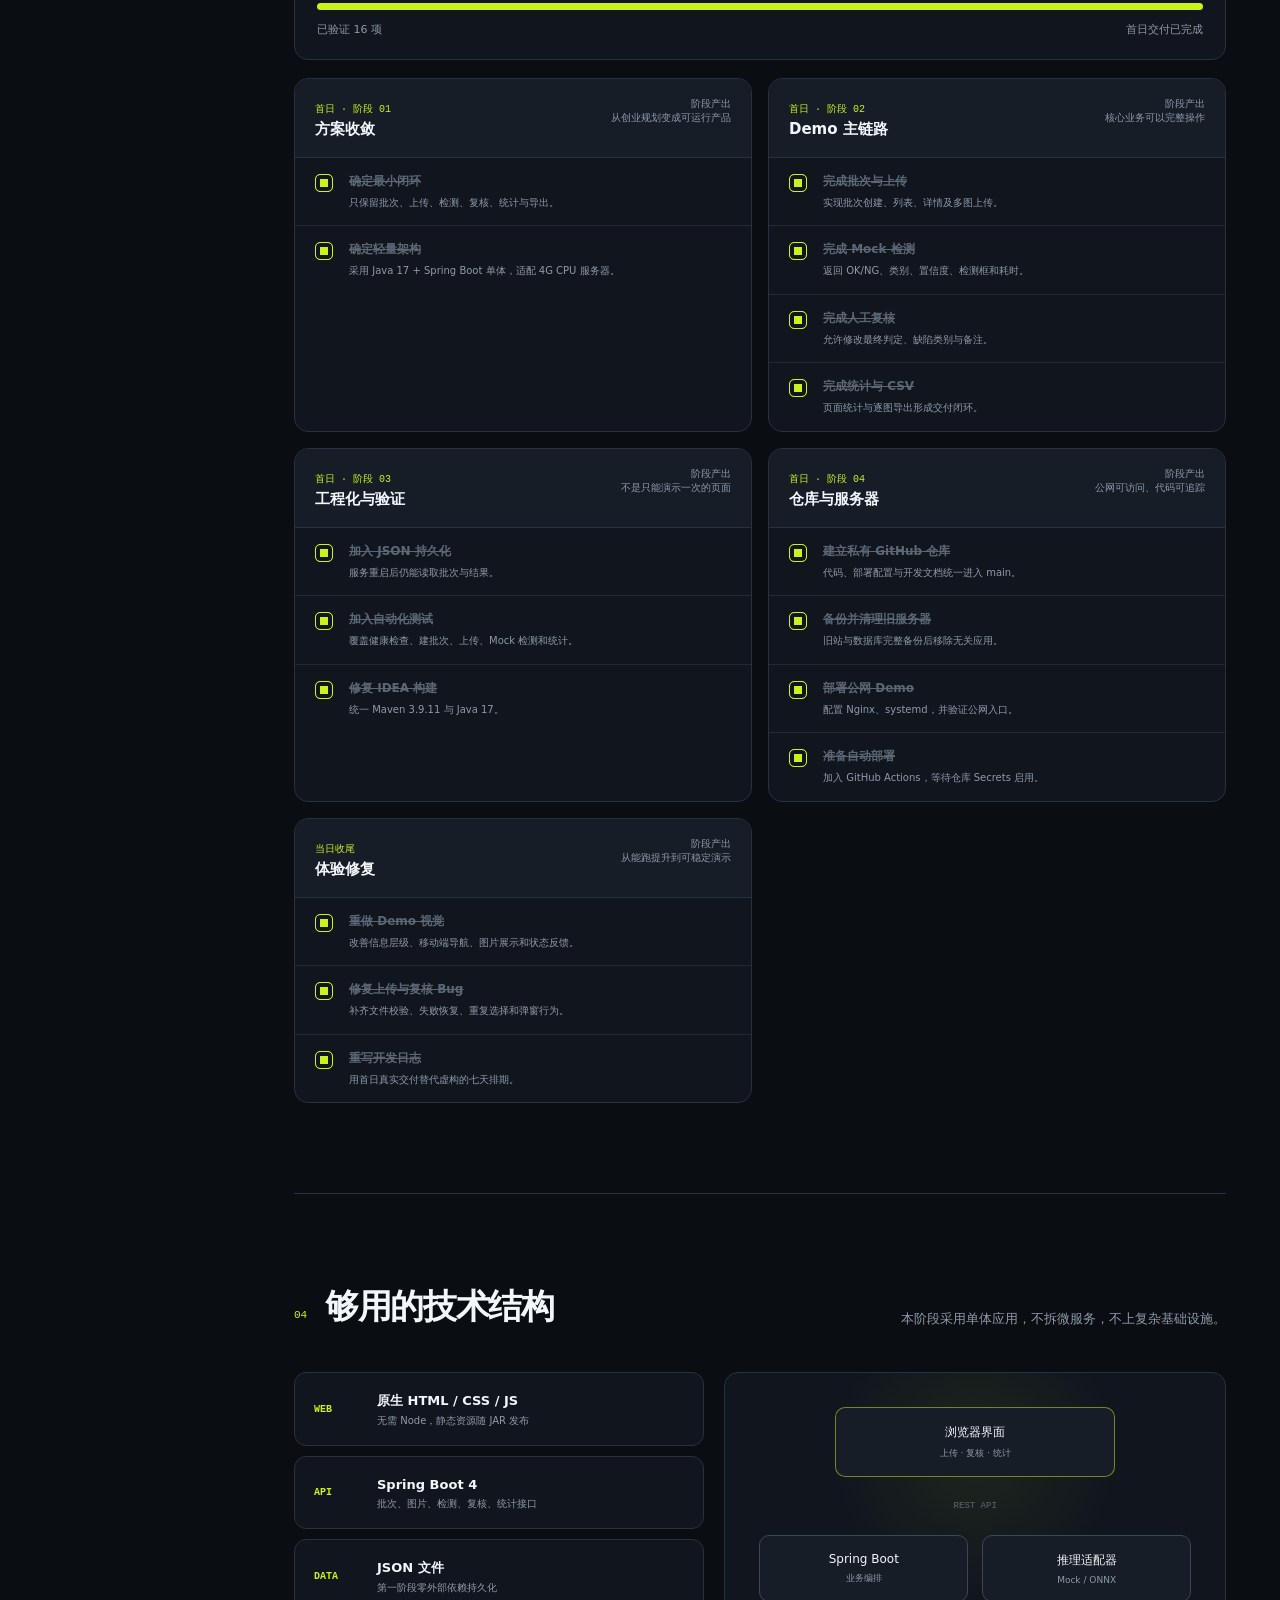
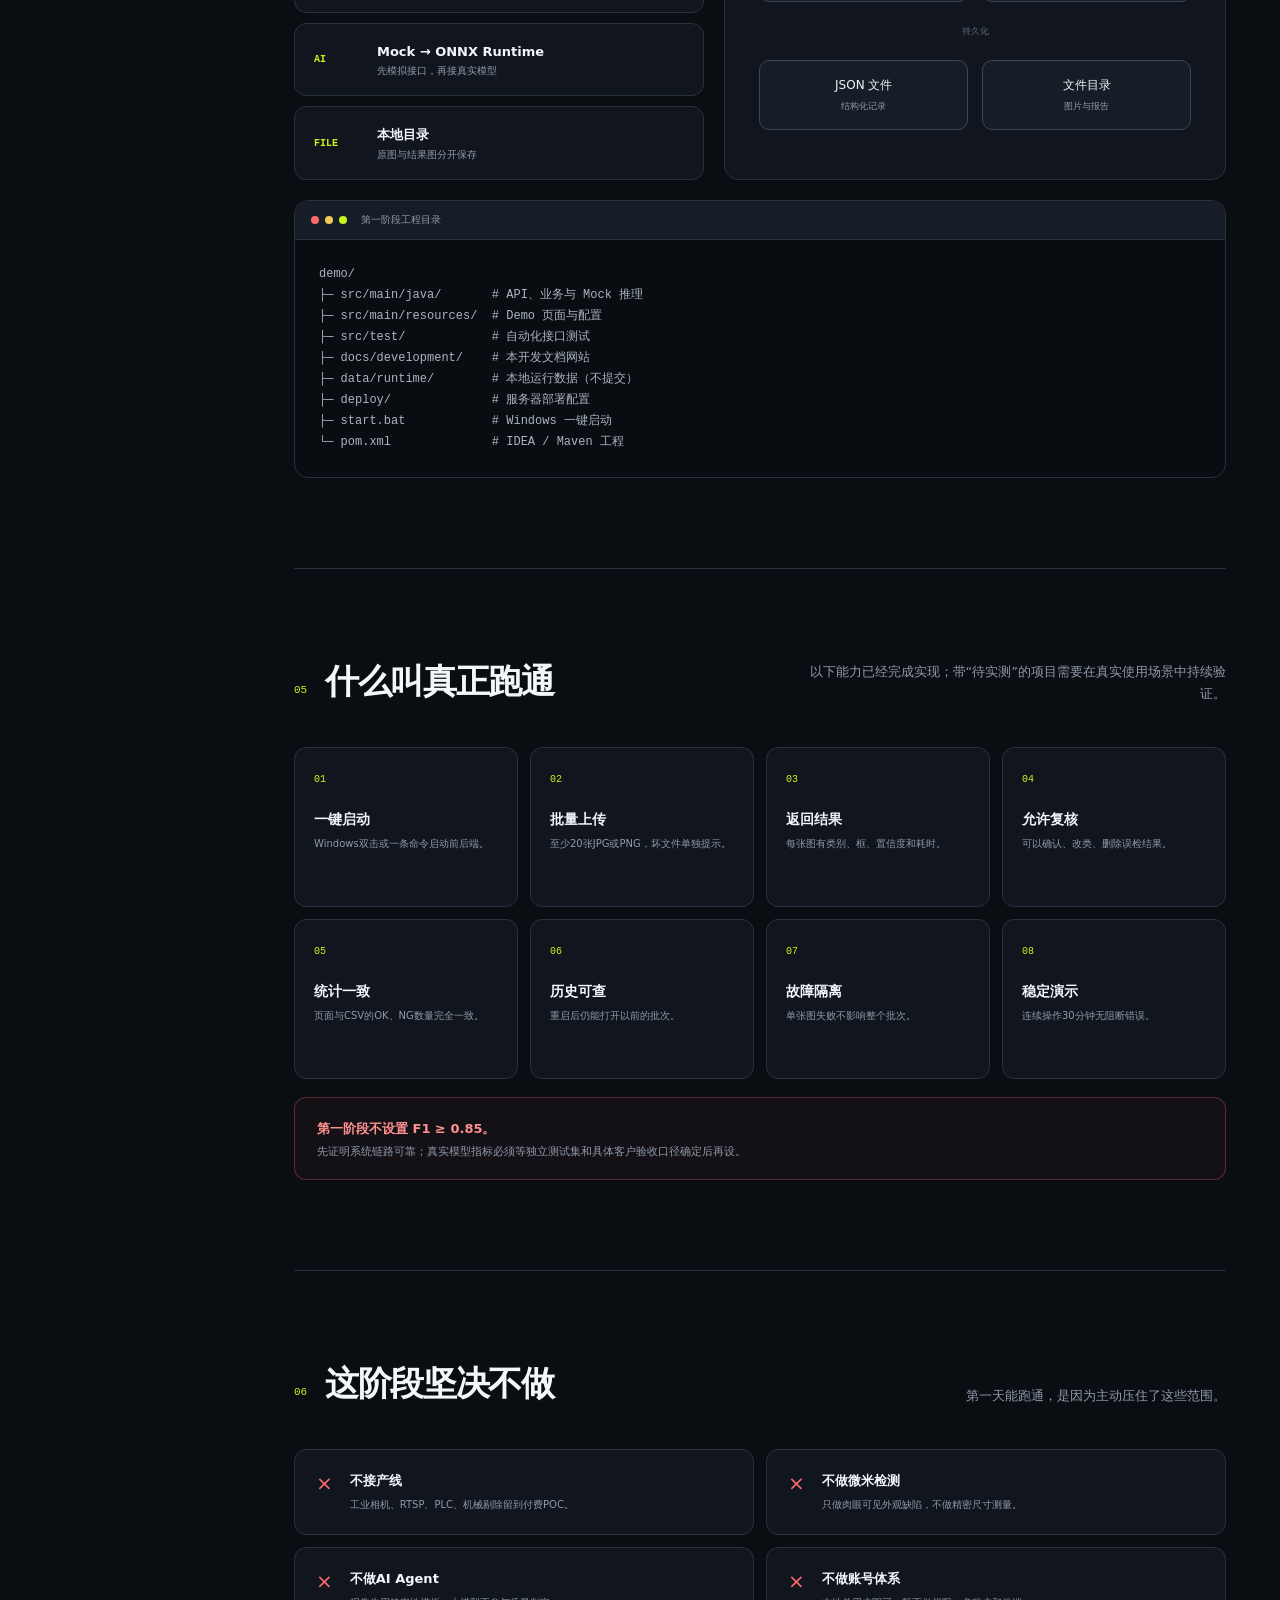
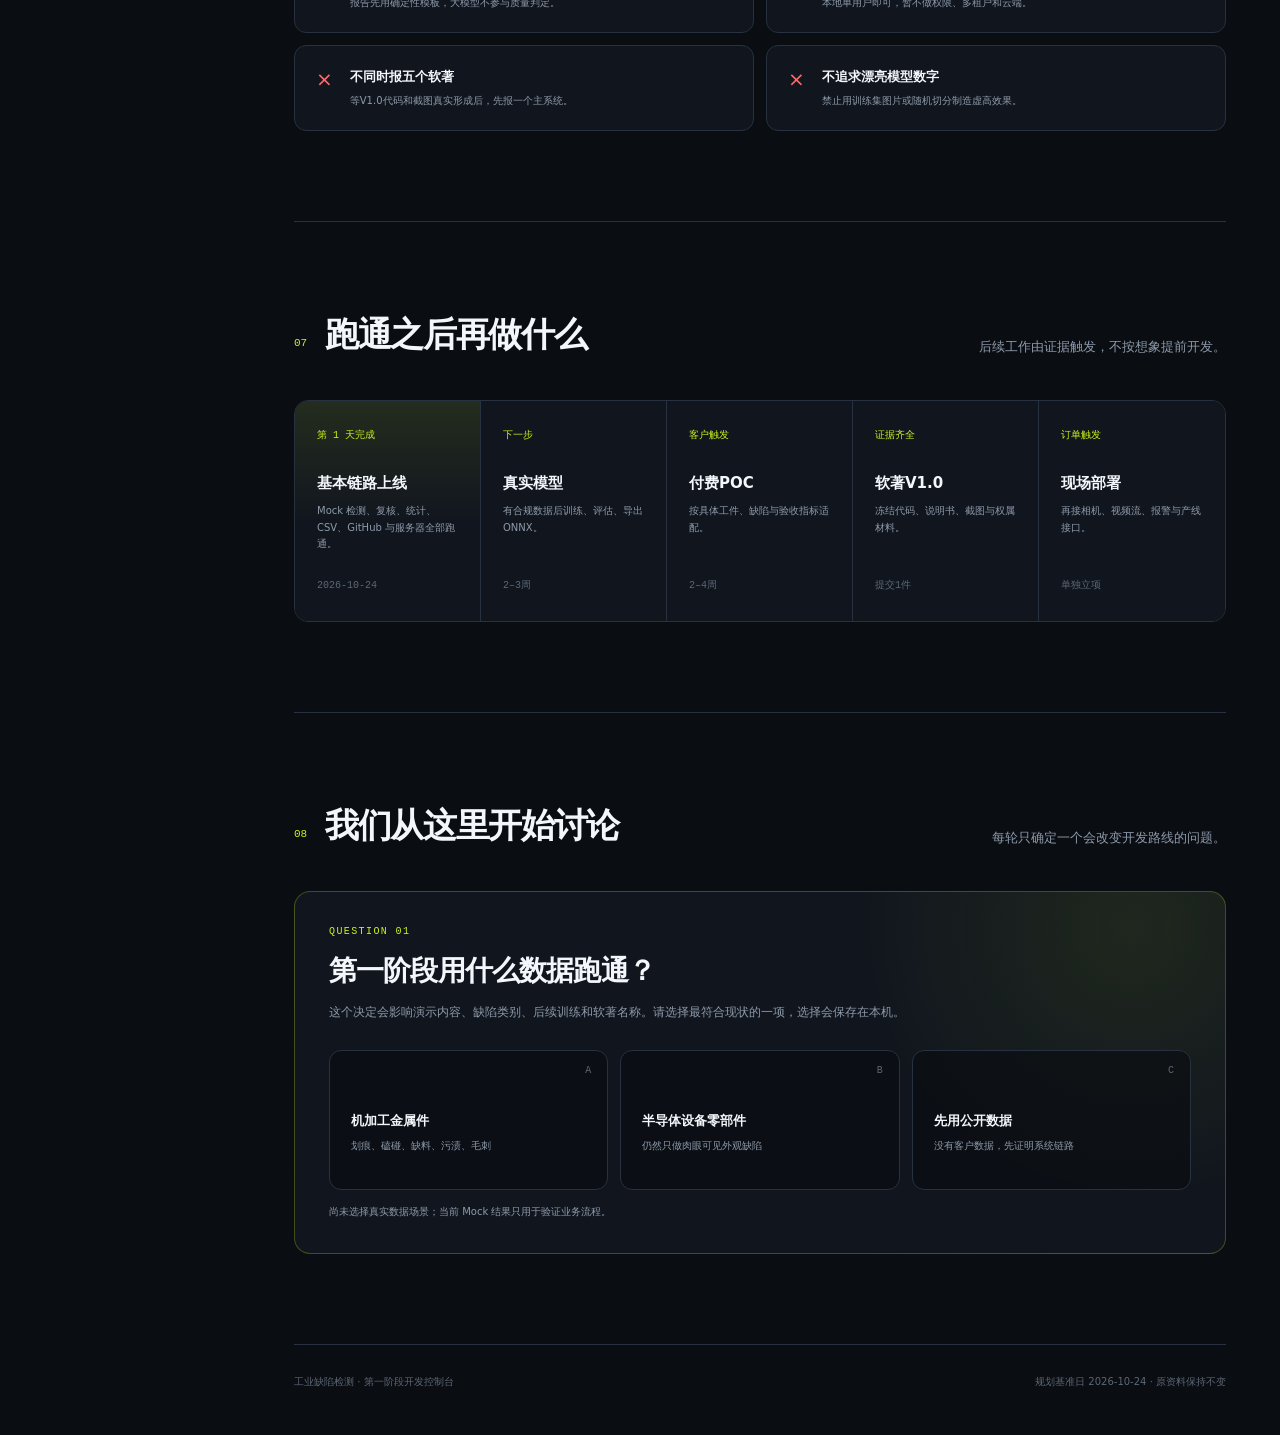
==== commit 874cce92: "fix(web): 重做检测工作台并改写首日交付日志 新增： - 新增工业检测工作台 V2 视觉样式，重构导航、状态卡、批次列表、上传区、统计区和移动端布局。 - 新增首日交付时间线与可导出的交付记录" ====
--- a/docs/development/index.html
+++ b/docs/development/index.html
@@ -17,7 +17,7 @@
       <nav id="nav">
         <a class="active" href="#overview"><span>01</span>开发总览</a>
         <a href="#flow"><span>02</span>最小闭环</a>
-        <a href="#tasks"><span>03</span>7天任务</a>
+        <a href="#tasks"><span>03</span>首日交付</a>
         <a href="#architecture"><span>04</span>技术结构</a>
         <a href="#acceptance"><span>05</span>跑通标准</a>
         <a href="#boundary"><span>06</span>暂不开发</a>
@@ -54,7 +54,7 @@
           <div class="metrics">
             <article><span>当前版本</span><strong>0.1.0</strong><small>可运行基础版</small></article>
             <article><span>运行方式</span><strong>1 个 JAR</strong><small>适配 4G CPU 服务器</small></article>
-            <article><span>任务进度</span><strong id="metricProgress">0%</strong><small id="metricCount">0 / 18</small></article>
+            <article><span>首日交付</span><strong id="metricProgress">0%</strong><small id="metricCount">0 / 16</small></article>
             <article><span>阶段状态</span><strong class="accent">已上线</strong><small id="stageStatus">主链路已跑通</small></article>
           </div>
         </section>
@@ -75,13 +75,13 @@
             <span class="flow-arrow">→</span>
             <article class="flow-card"><b>05</b><div class="flow-icon">报</div><h3>统计报告</h3><p>展示结果并导出CSV。</p></article>
           </div>
-          <div class="decision-strip"><strong>开发原则</strong><span>先用假数据贯通五个页面，再接模型；先接固定模型，再训练客户模型。</span></div>
+          <div class="decision-strip"><strong>开发原则</strong><span>先用确定性 Mock 贯通一条完整业务链，再接固定 ONNX 模型；先证明流程，再扩大范围。</span></div>
         </section>
 
         <section id="tasks" class="section observe">
           <div class="section-heading">
-            <div><span class="section-index">03</span><h2>7天基础开发</h2></div>
-            <p>勾选后自动保存。每天只追一个可以展示的结果。</p>
+            <div><span class="section-index">03</span><h2>第一天实际交付</h2></div>
+            <p>不是预估排期，而是 2026-10-24 当天已经完成并验证的工作记录。</p>
           </div>
           <div class="progress-panel">
             <div class="progress-copy"><span>整体进度</span><strong id="progressText">0%</strong></div>
@@ -135,7 +135,7 @@
         <section id="acceptance" class="section observe">
           <div class="section-heading">
             <div><span class="section-index">05</span><h2>什么叫真正跑通</h2></div>
-            <p>不是“代码写了”，而是下面八项全部可现场演示。</p>
+            <p>以下能力已经完成实现；带“待实测”的项目需要在真实使用场景中持续验证。</p>
           </div>
           <div class="acceptance-grid">
             <article><b>01</b><h3>一键启动</h3><p>Windows双击或一条命令启动前后端。</p></article>
@@ -153,7 +153,7 @@
         <section id="boundary" class="section observe">
           <div class="section-heading">
             <div><span class="section-index">06</span><h2>这阶段坚决不做</h2></div>
-            <p>删掉这些，才可能在7天内真正跑通。</p>
+            <p>第一天能跑通，是因为主动压住了这些范围。</p>
           </div>
           <div class="boundary-grid">
             <article><span>×</span><div><h3>不接产线</h3><p>工业相机、RTSP、PLC、机械剔除留到付费POC。</p></div></article>
@@ -171,7 +171,7 @@
             <p>后续工作由证据触发，不按想象提前开发。</p>
           </div>
           <div class="roadmap">
-            <article class="current"><span>现在</span><h3>基本链路</h3><p>假数据或固定模型，完成五屏闭环。</p><b>7天</b></article>
+            <article class="current"><span>第 1 天完成</span><h3>基本链路上线</h3><p>Mock 检测、复核、统计、CSV、GitHub 与服务器全部跑通。</p><b>2026-10-24</b></article>
             <article><span>下一步</span><h3>真实模型</h3><p>有合规数据后训练、评估、导出ONNX。</p><b>2–3周</b></article>
             <article><span>客户触发</span><h3>付费POC</h3><p>按具体工件、缺陷与验收指标适配。</p><b>2–4周</b></article>
             <article><span>证据齐全</span><h3>软著V1.0</h3><p>冻结代码、说明书、截图与权属材料。</p><b>提交1件</b></article>
@@ -204,6 +204,6 @@
       </div>
     </main>
   </div>
-  <script src="app.js"></script>
+  <script src="app-v2.js"></script>
 </body>
 </html>
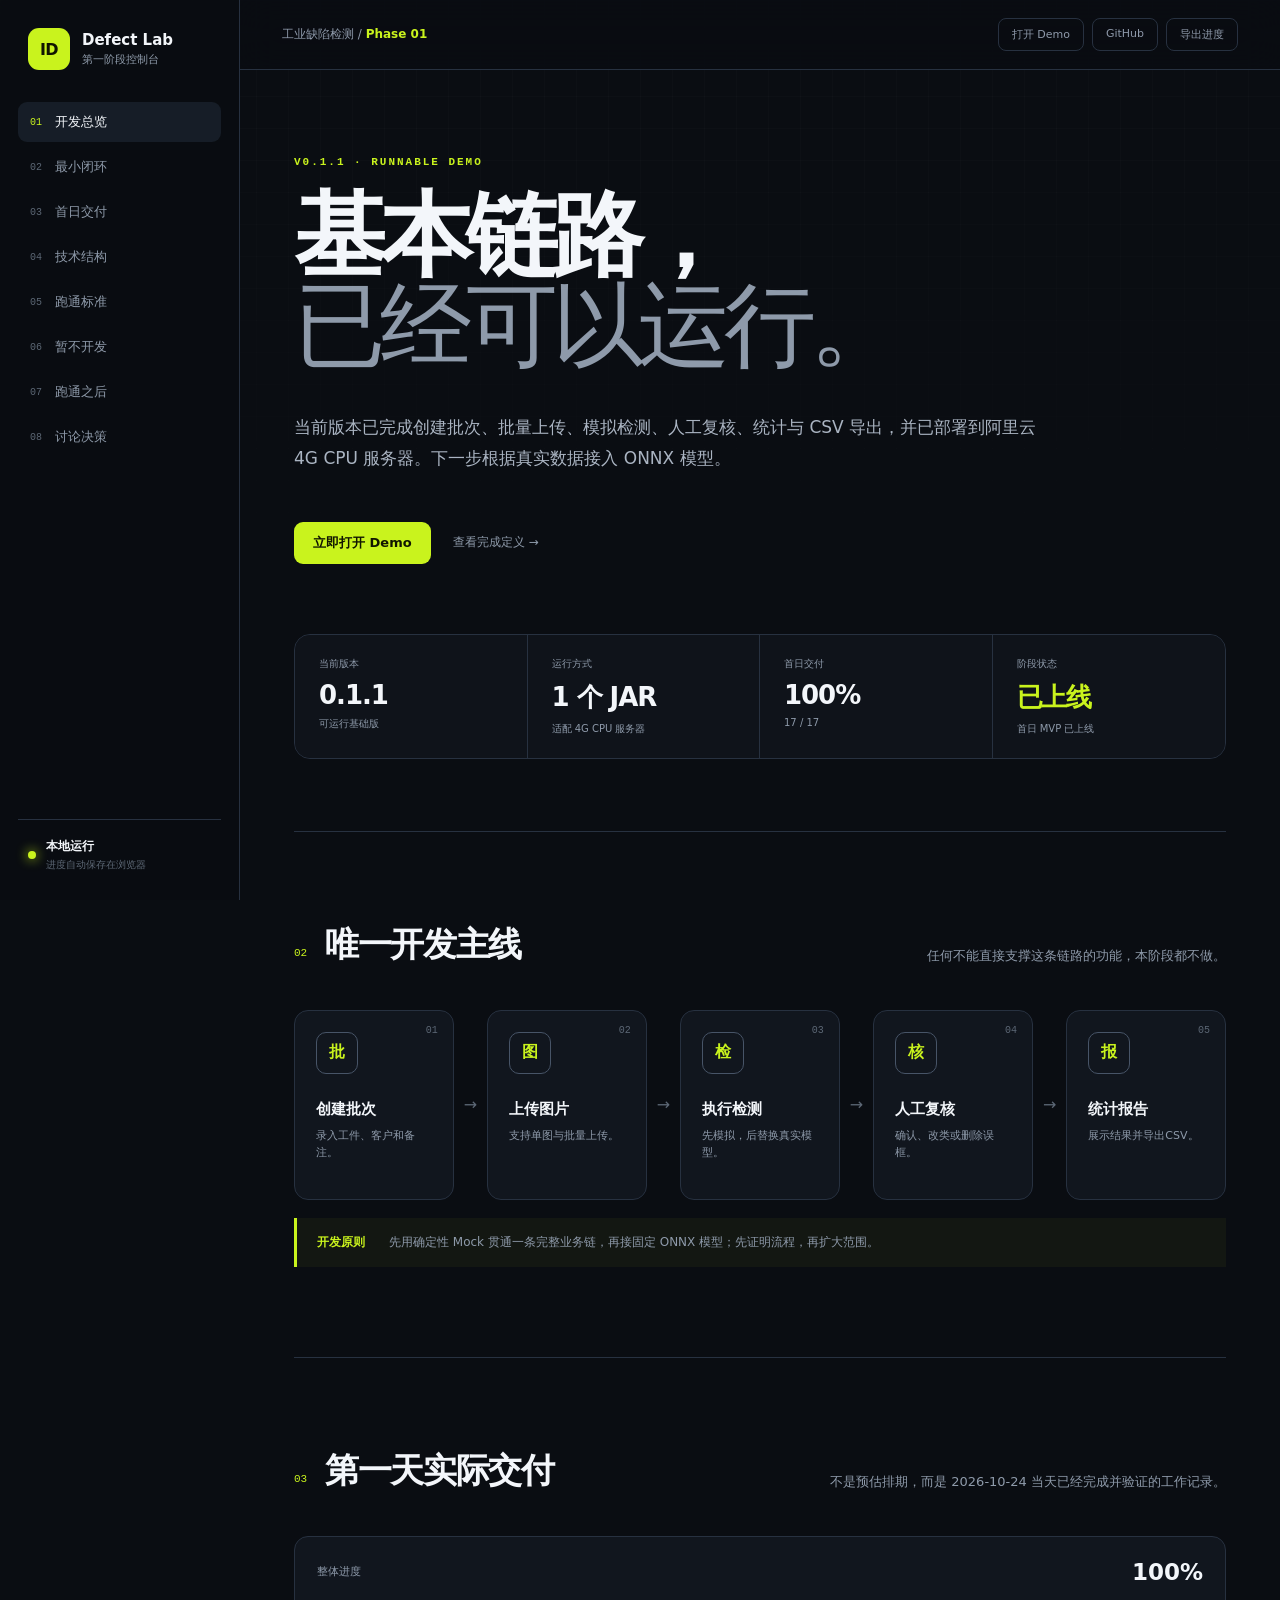
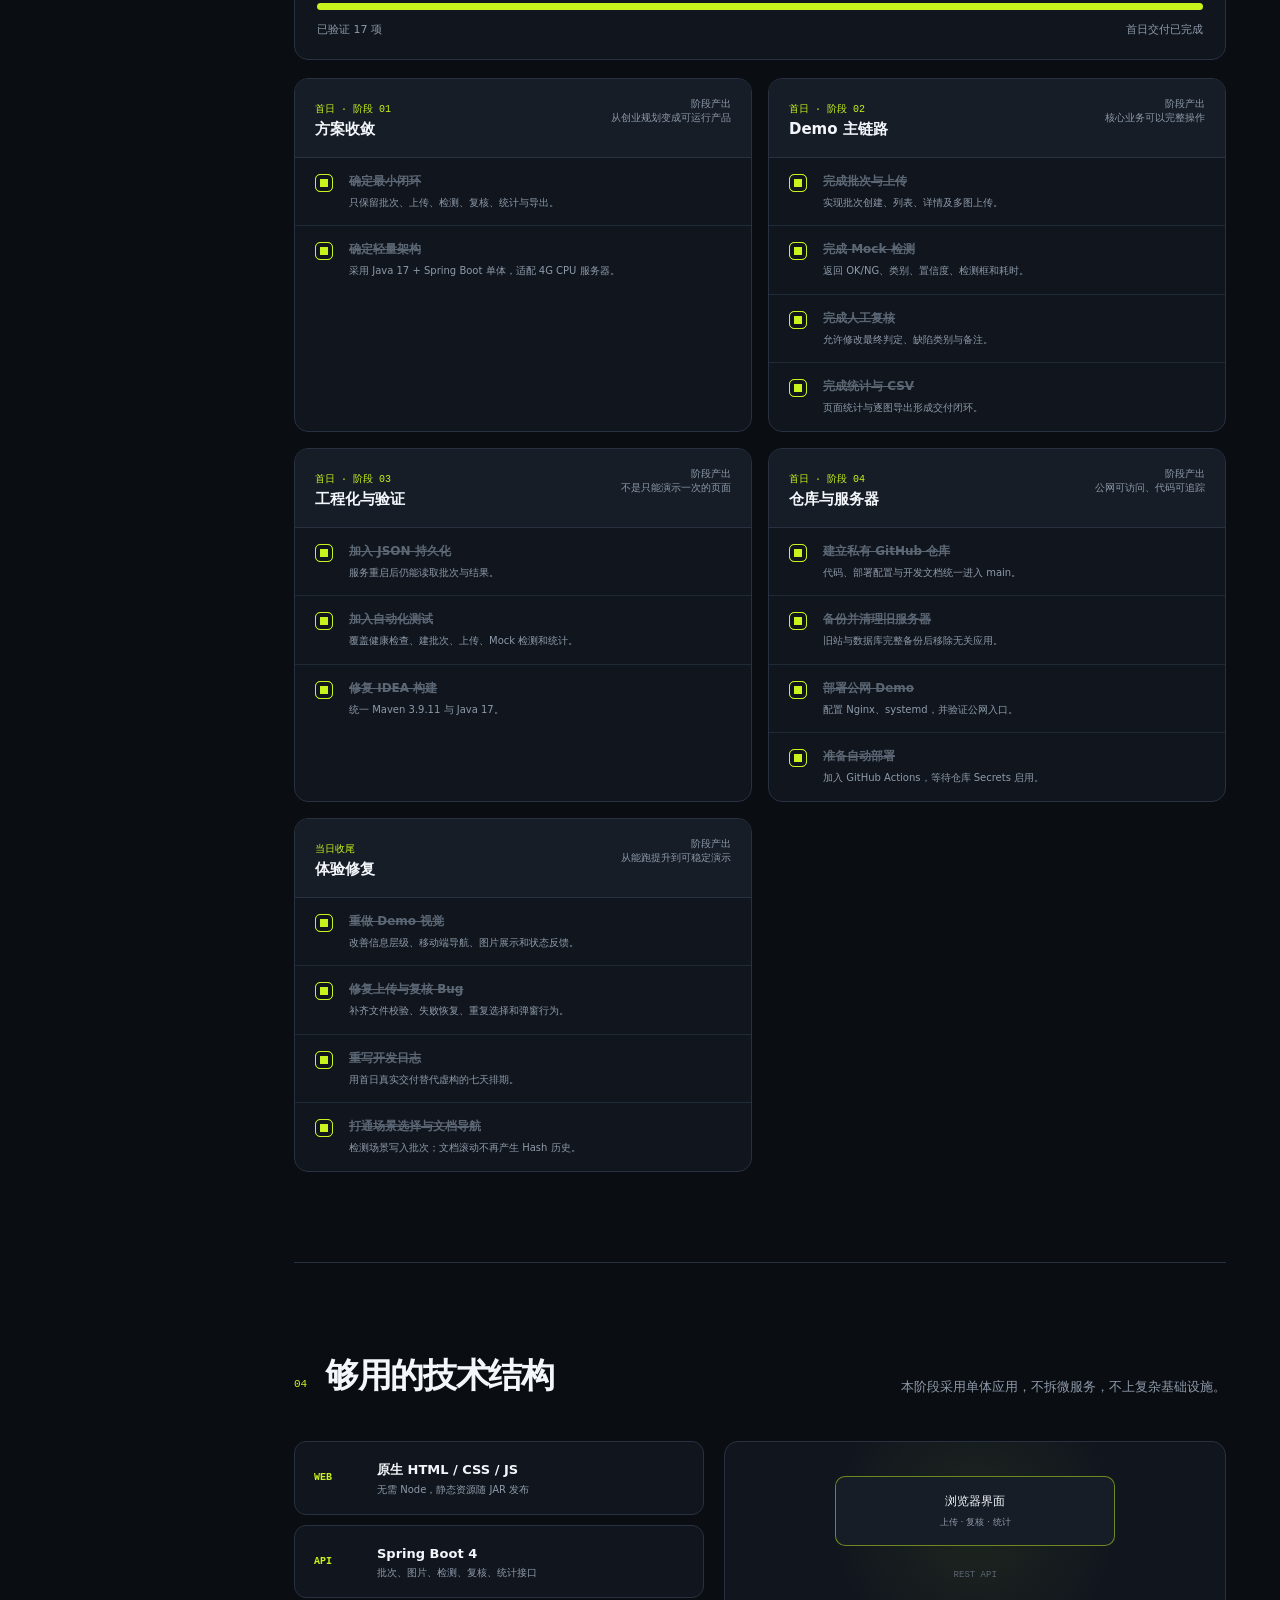
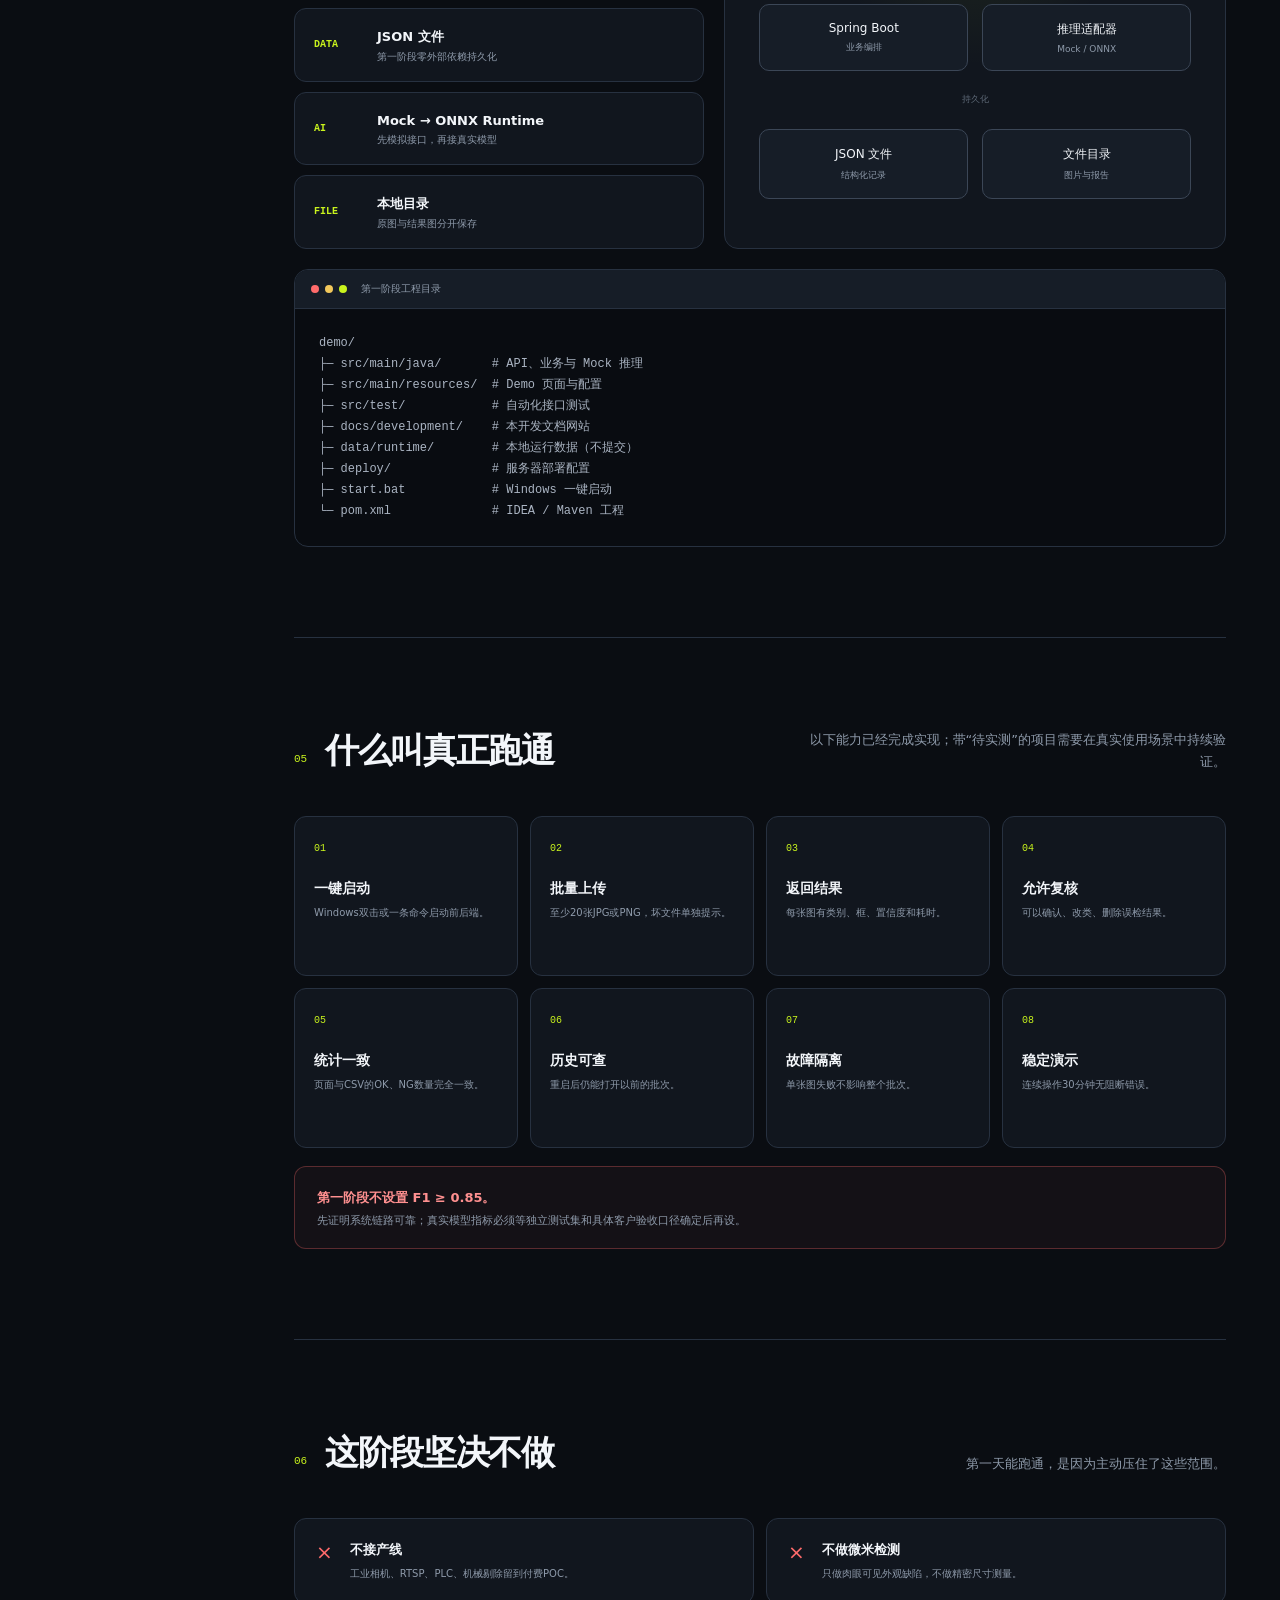
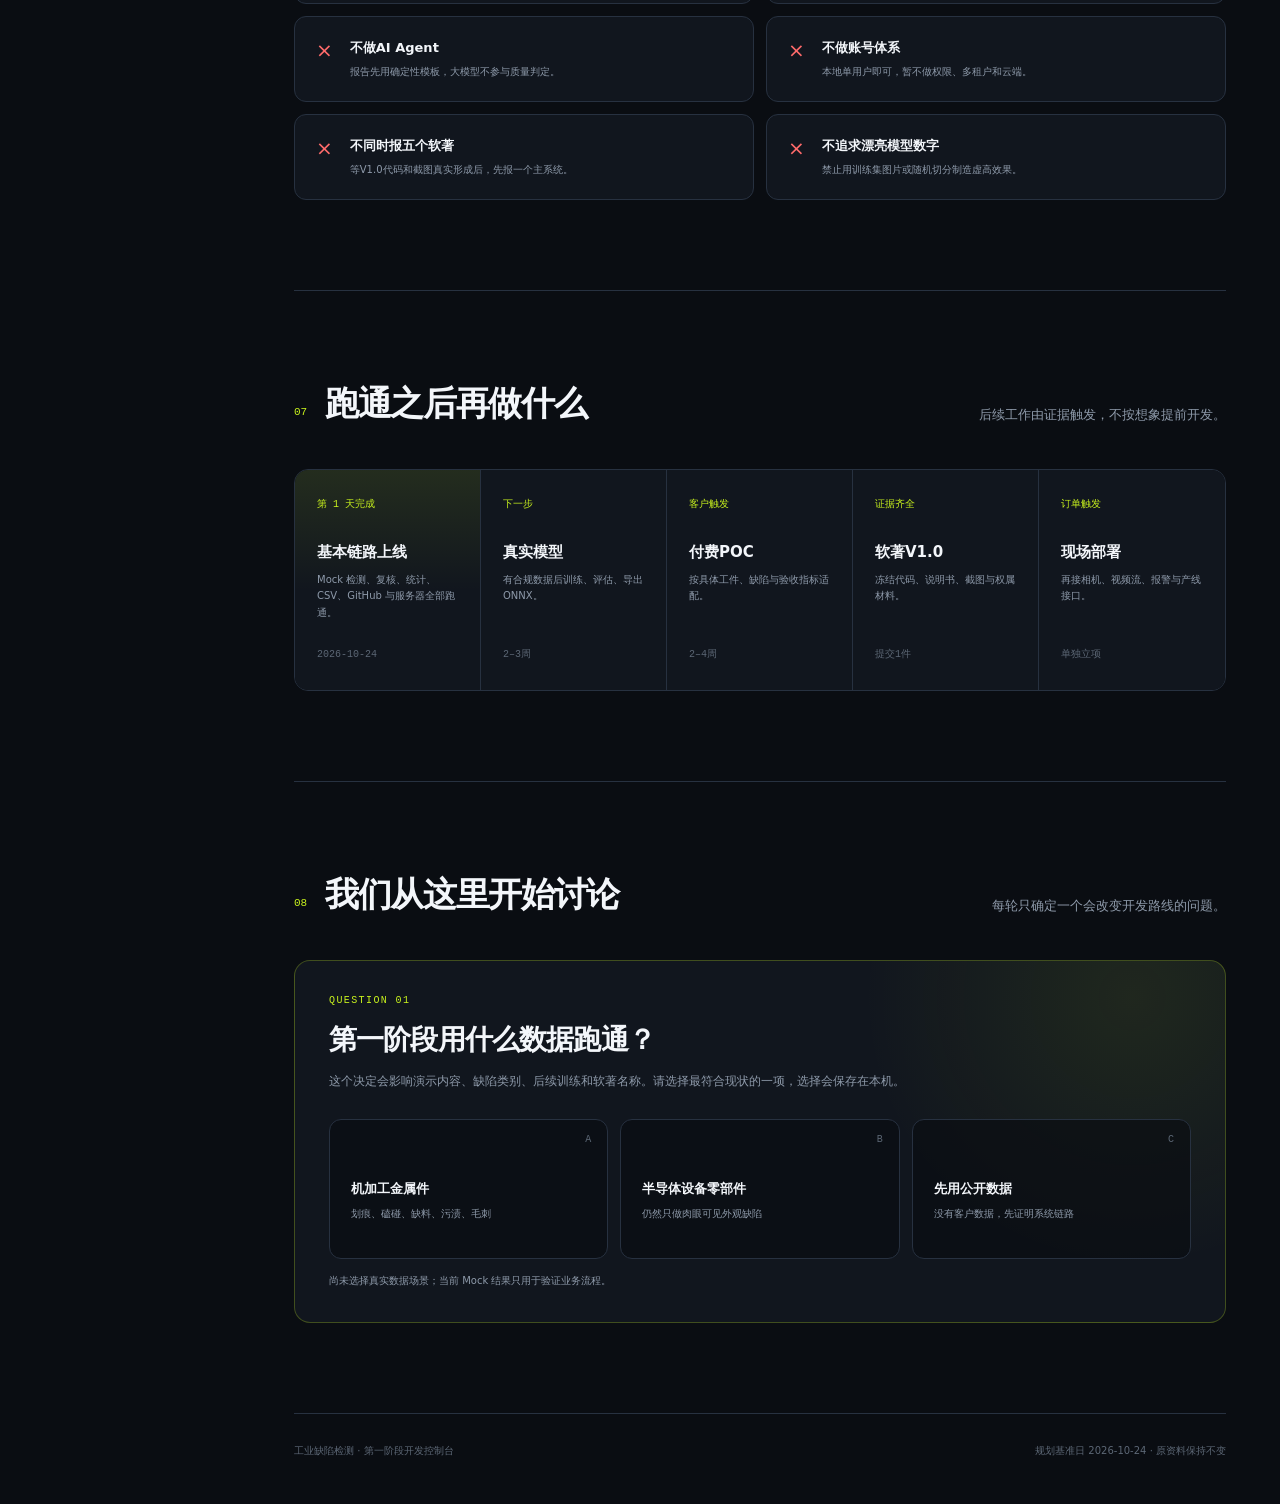
==== commit 13c59cdc: "fix(web): 打通检测场景并移除文档 Hash 导航 新增： - 为批次增加检测场景字段，提供肉眼表面缺陷、机加工金属件、半导体设备零部件和公开数据演示四种选择。 - 增加场景字段接口断言，验证" ====
--- a/docs/development/index.html
+++ b/docs/development/index.html
@@ -10,19 +10,19 @@
 <body>
   <div class="shell">
     <aside class="sidebar" aria-label="页面导航">
-      <a class="brand" href="#top">
+      <button class="brand" type="button" data-scroll-target="overview">
         <span class="brand-mark">ID</span>
         <span><strong>Defect Lab</strong><small>第一阶段控制台</small></span>
-      </a>
+      </button>
       <nav id="nav">
-        <a class="active" href="#overview"><span>01</span>开发总览</a>
-        <a href="#flow"><span>02</span>最小闭环</a>
-        <a href="#tasks"><span>03</span>首日交付</a>
-        <a href="#architecture"><span>04</span>技术结构</a>
-        <a href="#acceptance"><span>05</span>跑通标准</a>
-        <a href="#boundary"><span>06</span>暂不开发</a>
-        <a href="#after"><span>07</span>跑通之后</a>
-        <a href="#discussion"><span>08</span>讨论决策</a>
+        <button class="active" type="button" data-scroll-target="overview"><span>01</span>开发总览</button>
+        <button type="button" data-scroll-target="flow"><span>02</span>最小闭环</button>
+        <button type="button" data-scroll-target="tasks"><span>03</span>首日交付</button>
+        <button type="button" data-scroll-target="architecture"><span>04</span>技术结构</button>
+        <button type="button" data-scroll-target="acceptance"><span>05</span>跑通标准</button>
+        <button type="button" data-scroll-target="boundary"><span>06</span>暂不开发</button>
+        <button type="button" data-scroll-target="after"><span>07</span>跑通之后</button>
+        <button type="button" data-scroll-target="discussion"><span>08</span>讨论决策</button>
       </nav>
       <div class="sidebar-foot">
         <div class="status-dot"></div>
@@ -44,17 +44,17 @@
 
       <div class="content">
         <section id="overview" class="hero observe">
-          <div class="eyebrow">V0.1.0 · RUNNABLE DEMO</div>
+          <div class="eyebrow">V0.1.1 · RUNNABLE DEMO</div>
           <h1>基本链路，<br><em>已经可以运行。</em></h1>
           <p class="hero-copy">当前版本已完成创建批次、批量上传、模拟检测、人工复核、统计与 CSV 导出，并已部署到阿里云 4G CPU 服务器。下一步根据真实数据接入 ONNX 模型。</p>
           <div class="hero-actions">
             <a class="primary-button" href="../">立即打开 Demo</a>
-            <a class="text-link" href="#acceptance">查看完成定义 →</a>
+            <button class="text-link" type="button" data-scroll-target="acceptance">查看完成定义 →</button>
           </div>
           <div class="metrics">
-            <article><span>当前版本</span><strong>0.1.0</strong><small>可运行基础版</small></article>
+            <article><span>当前版本</span><strong>0.1.1</strong><small>可运行基础版</small></article>
             <article><span>运行方式</span><strong>1 个 JAR</strong><small>适配 4G CPU 服务器</small></article>
-            <article><span>首日交付</span><strong id="metricProgress">0%</strong><small id="metricCount">0 / 16</small></article>
+            <article><span>首日交付</span><strong id="metricProgress">0%</strong><small id="metricCount">0 / 17</small></article>
             <article><span>阶段状态</span><strong class="accent">已上线</strong><small id="stageStatus">主链路已跑通</small></article>
           </div>
         </section>
--- a/docs/development/styles.css
+++ b/docs/development/styles.css
@@ -34,16 +34,16 @@
 
 .shell { min-height: 100vh; }
 .sidebar { position: fixed; inset: 0 auto 0 0; width: var(--sidebar); padding: 28px 18px; border-right: 1px solid var(--line); background: rgba(10,13,18,.94); backdrop-filter: blur(16px); z-index: 20; display: flex; flex-direction: column; }
-.brand { display: flex; gap: 12px; align-items: center; padding: 0 10px 32px; }
+.brand { display: flex; gap: 12px; align-items: center; width: 100%; padding: 0 10px 32px; border: 0; background: transparent; color: inherit; text-align: left; cursor: pointer; }
 .brand-mark { width: 42px; height: 42px; display: grid; place-items: center; background: var(--lime); color: #101400; border-radius: 11px; font-weight: 900; letter-spacing: -.04em; }
 .brand strong, .brand small { display: block; }
 .brand strong { font-size: 15px; }
 .brand small { margin-top: 3px; color: var(--muted); font-size: 11px; }
 nav { display: grid; gap: 5px; }
-nav a { display: flex; gap: 13px; align-items: center; padding: 11px 12px; color: var(--muted); border-radius: 9px; font-size: 13px; transition: .2s ease; }
-nav a span { font: 10px ui-monospace, monospace; color: var(--faint); }
-nav a:hover, nav a.active { color: var(--ink); background: var(--panel-2); }
-nav a.active span { color: var(--lime); }
+nav button { display: flex; gap: 13px; align-items: center; width: 100%; padding: 11px 12px; border: 0; color: var(--muted); background: transparent; border-radius: 9px; text-align: left; font-size: 13px; cursor: pointer; transition: .2s ease; }
+nav button span { font: 10px ui-monospace, monospace; color: var(--faint); }
+nav button:hover, nav button.active { color: var(--ink); background: var(--panel-2); }
+nav button.active span { color: var(--lime); }
 .sidebar-foot { margin-top: auto; border-top: 1px solid var(--line); padding: 18px 10px 0; display: flex; align-items: center; gap: 10px; }
 .sidebar-foot strong, .sidebar-foot small { display: block; }
 .sidebar-foot strong { font-size: 12px; }
@@ -69,7 +69,7 @@
 .hero-actions { display: flex; align-items: center; gap: 22px; margin-top: 30px; }
 .primary-button { padding: 12px 19px; border-radius: 9px; background: var(--lime); color: #111600; font-weight: 800; font-size: 13px; }
 .primary-button:hover { background: #dcff42; }
-.text-link { color: var(--muted); font-size: 12px; }
+.text-link { padding: 0; border: 0; background: transparent; color: var(--muted); font-size: 12px; cursor: pointer; }
 .text-link:hover { color: var(--ink); }
 .metrics { margin-top: 70px; display: grid; grid-template-columns: repeat(4, 1fr); border: 1px solid var(--line); border-radius: var(--radius); overflow: hidden; }
 .metrics article { padding: 22px 24px; background: rgba(17,22,30,.72); border-right: 1px solid var(--line); }
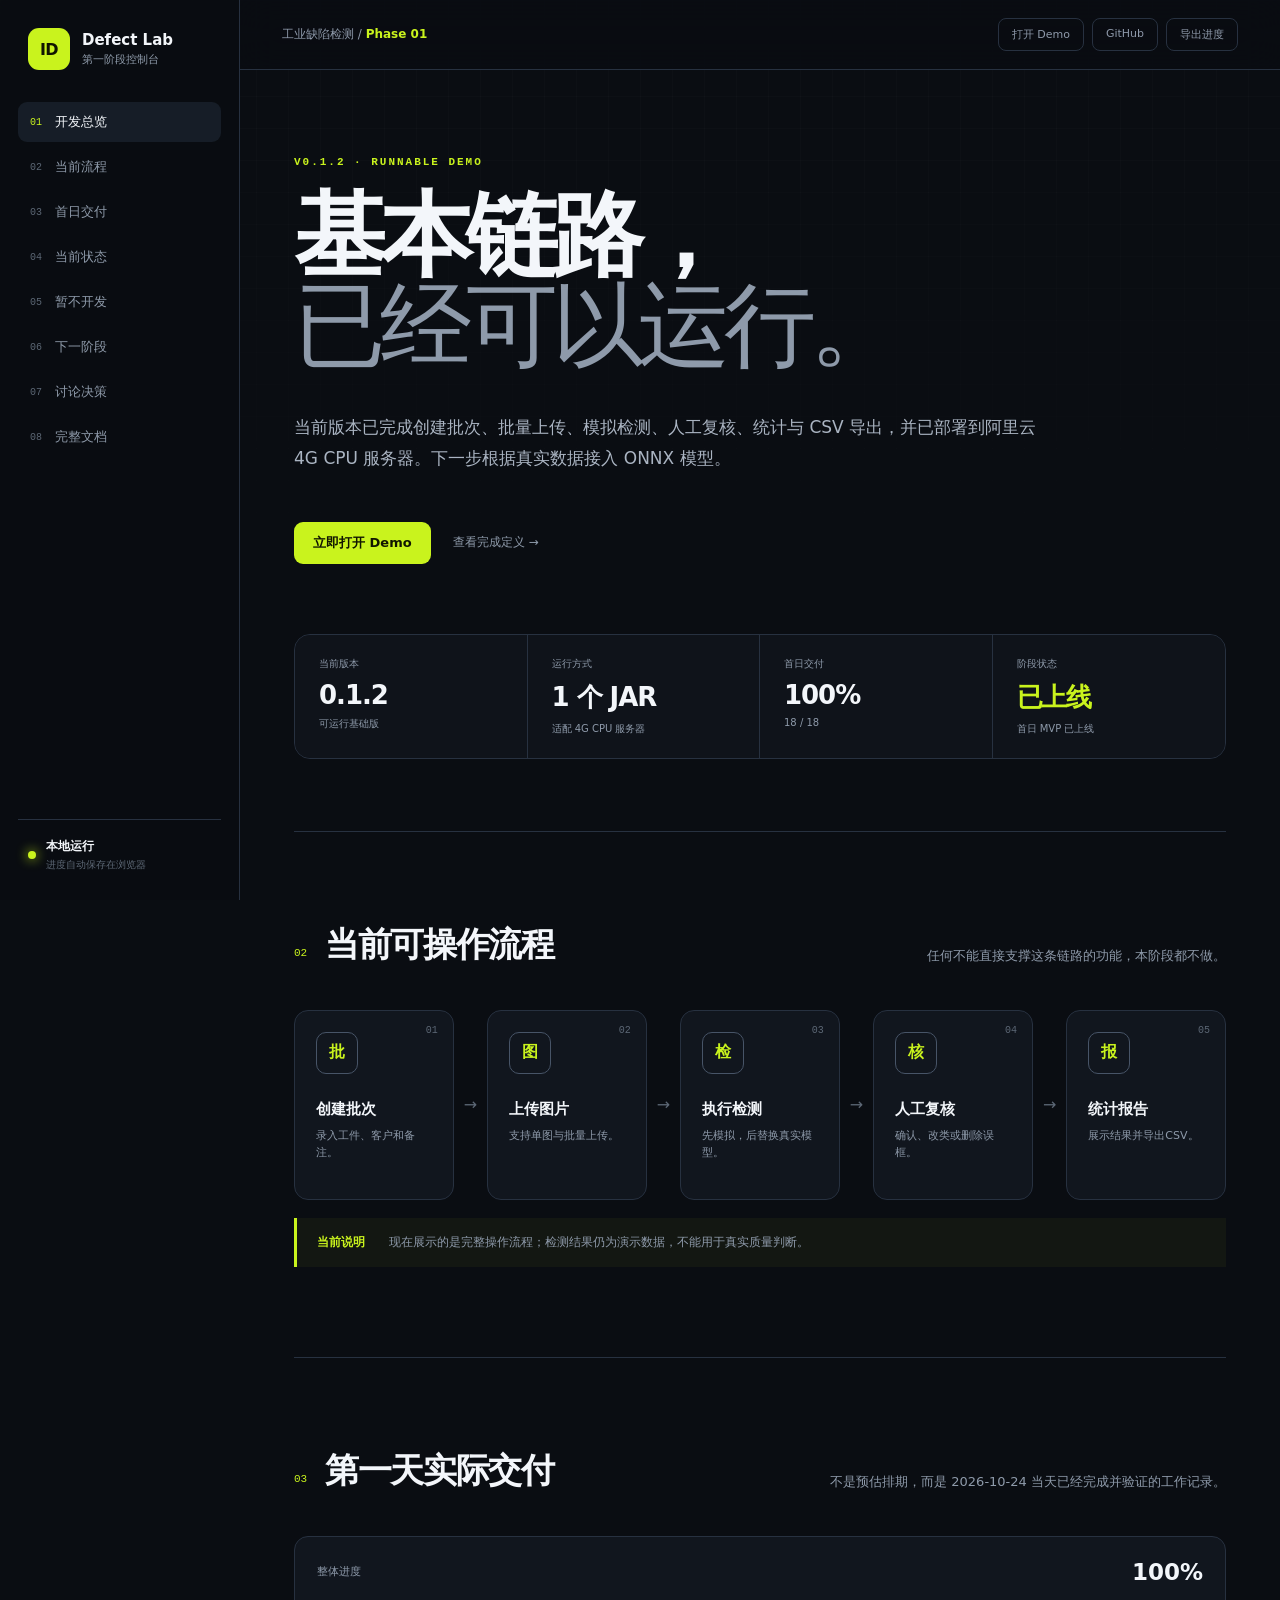
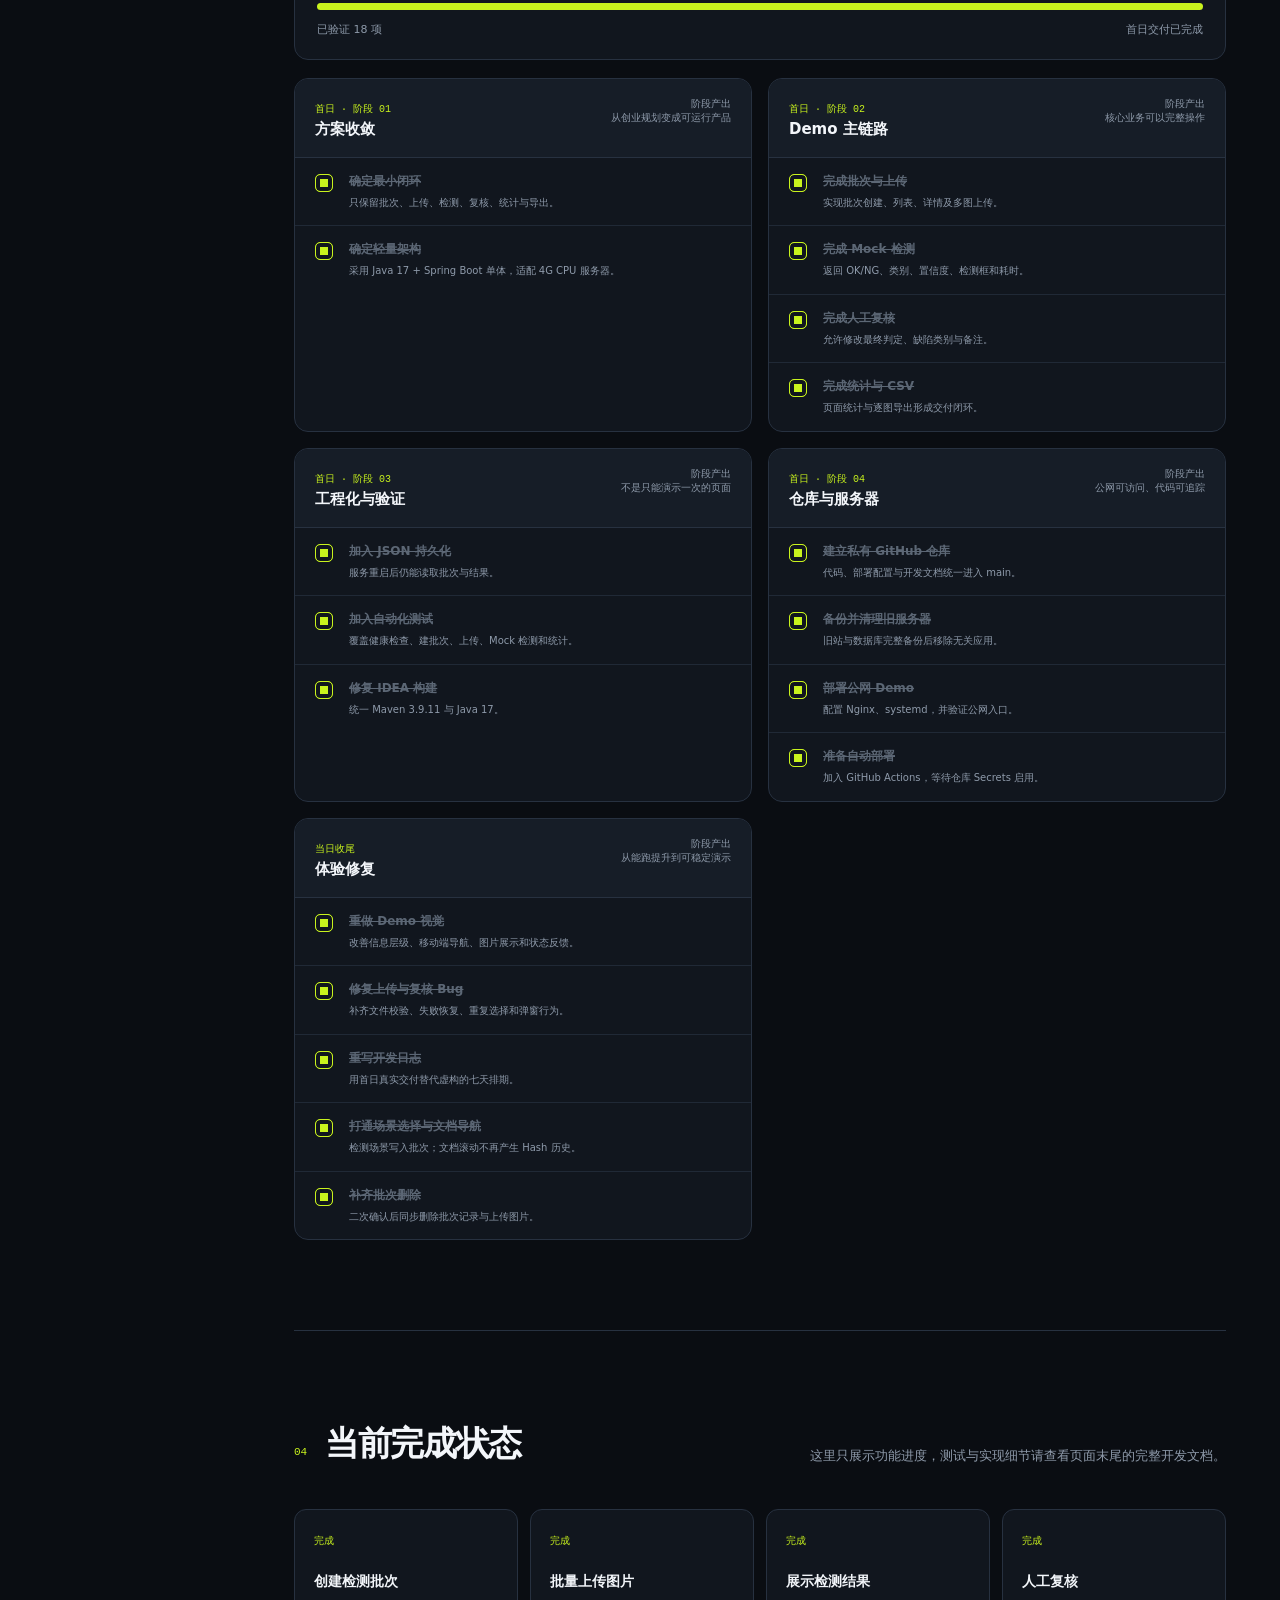
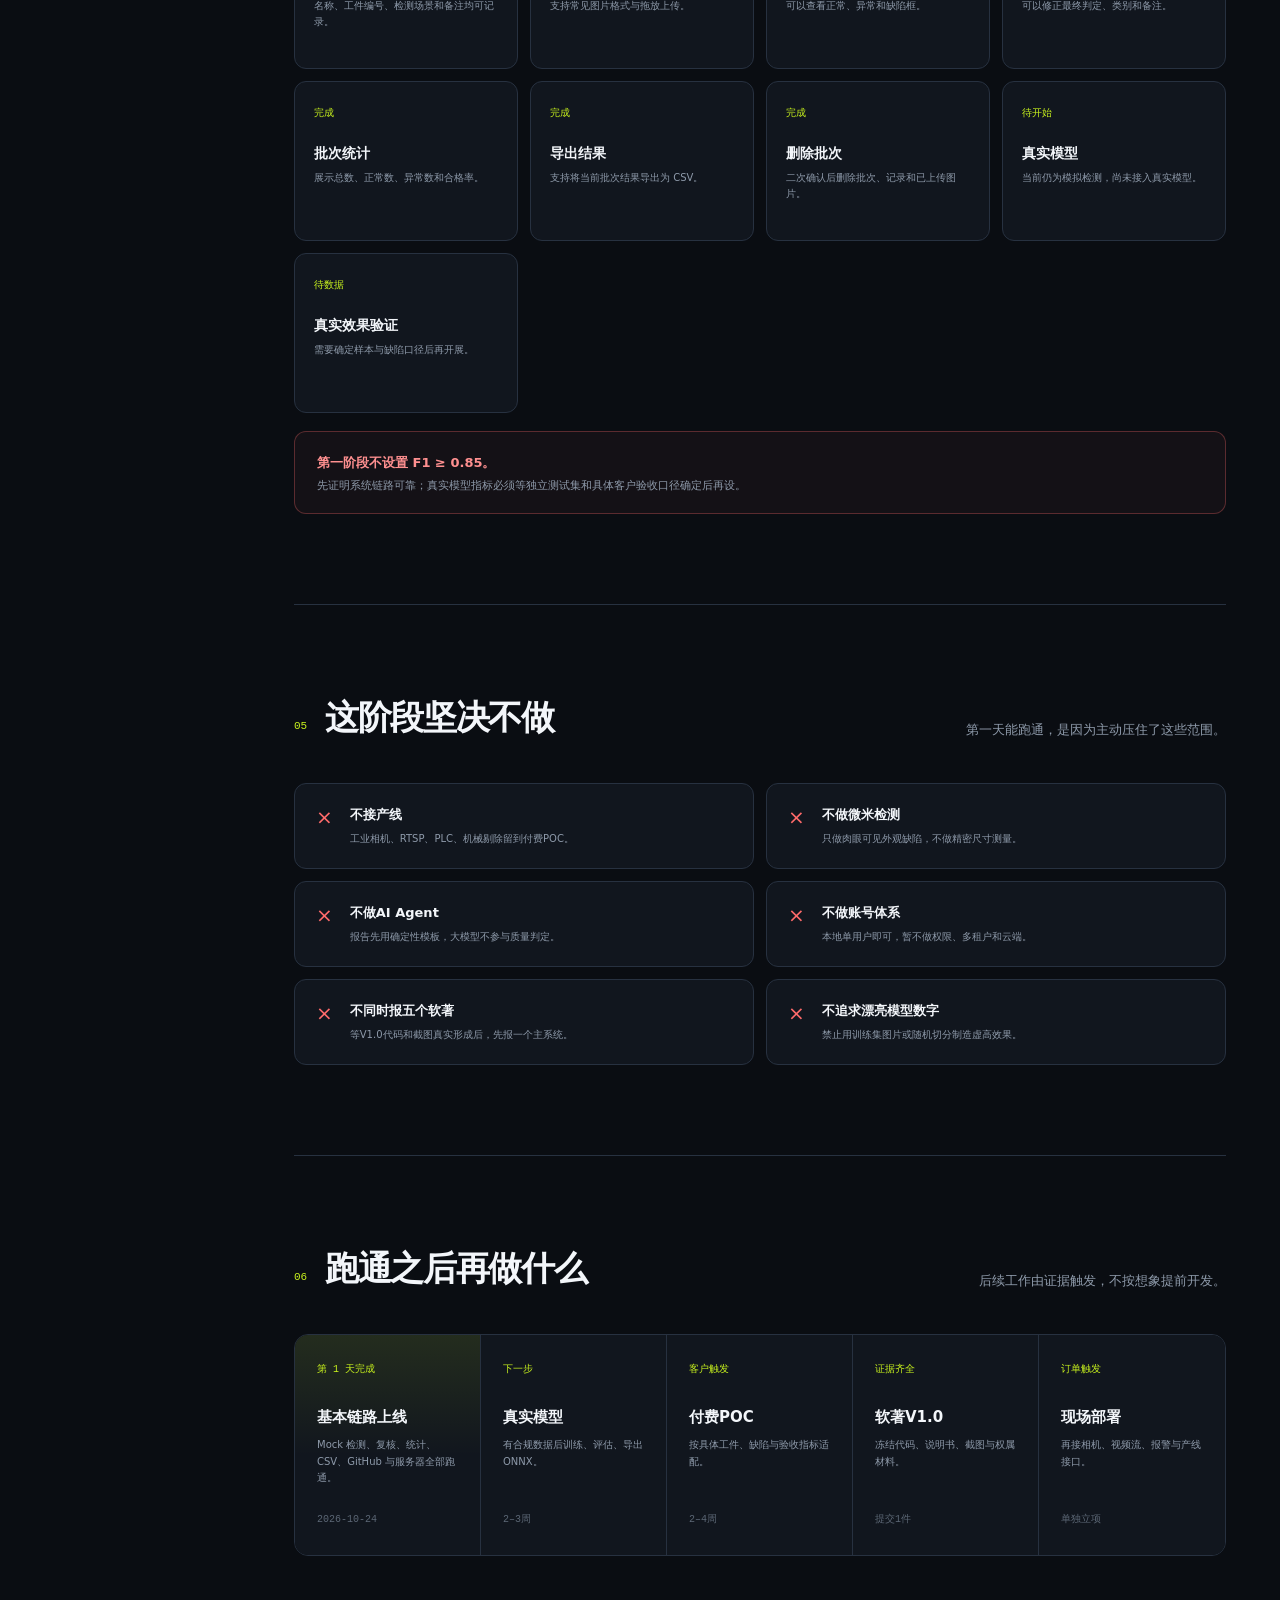
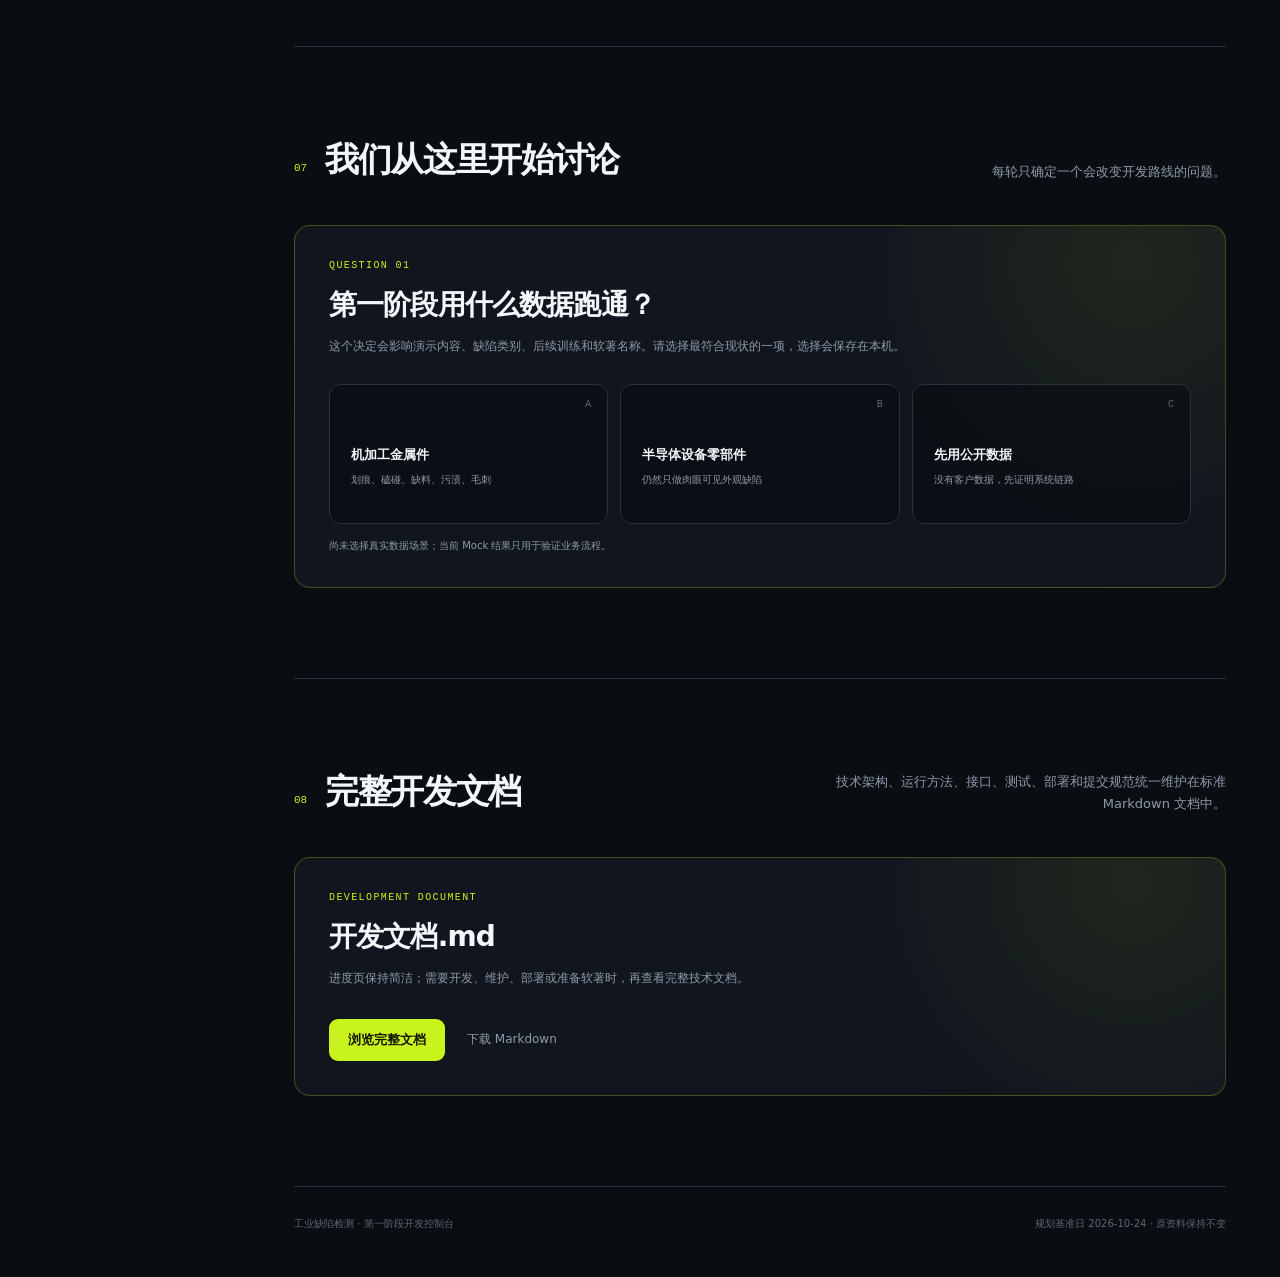
==== commit 60503889: "feat(batch): 增加批次删除并完善开发文档分层 新增： - 新增 DELETE /api/batches/{id} 接口，删除批次时同步清理检测记录和上传图片。 - 批次列表新增删除按钮和不" ====
--- a/docs/development/index.html
+++ b/docs/development/index.html
@@ -16,13 +16,13 @@
       </button>
       <nav id="nav">
         <button class="active" type="button" data-scroll-target="overview"><span>01</span>开发总览</button>
-        <button type="button" data-scroll-target="flow"><span>02</span>最小闭环</button>
+        <button type="button" data-scroll-target="flow"><span>02</span>当前流程</button>
         <button type="button" data-scroll-target="tasks"><span>03</span>首日交付</button>
-        <button type="button" data-scroll-target="architecture"><span>04</span>技术结构</button>
-        <button type="button" data-scroll-target="acceptance"><span>05</span>跑通标准</button>
-        <button type="button" data-scroll-target="boundary"><span>06</span>暂不开发</button>
-        <button type="button" data-scroll-target="after"><span>07</span>跑通之后</button>
-        <button type="button" data-scroll-target="discussion"><span>08</span>讨论决策</button>
+        <button type="button" data-scroll-target="acceptance"><span>04</span>当前状态</button>
+        <button type="button" data-scroll-target="boundary"><span>05</span>暂不开发</button>
+        <button type="button" data-scroll-target="after"><span>06</span>下一阶段</button>
+        <button type="button" data-scroll-target="discussion"><span>07</span>讨论决策</button>
+        <button type="button" data-scroll-target="full-doc"><span>08</span>完整文档</button>
       </nav>
       <div class="sidebar-foot">
         <div class="status-dot"></div>
@@ -44,7 +44,7 @@
 
       <div class="content">
         <section id="overview" class="hero observe">
-          <div class="eyebrow">V0.1.1 · RUNNABLE DEMO</div>
+          <div class="eyebrow">V0.1.2 · RUNNABLE DEMO</div>
           <h1>基本链路，<br><em>已经可以运行。</em></h1>
           <p class="hero-copy">当前版本已完成创建批次、批量上传、模拟检测、人工复核、统计与 CSV 导出，并已部署到阿里云 4G CPU 服务器。下一步根据真实数据接入 ONNX 模型。</p>
           <div class="hero-actions">
@@ -52,16 +52,16 @@
             <button class="text-link" type="button" data-scroll-target="acceptance">查看完成定义 →</button>
           </div>
           <div class="metrics">
-            <article><span>当前版本</span><strong>0.1.1</strong><small>可运行基础版</small></article>
+            <article><span>当前版本</span><strong>0.1.2</strong><small>可运行基础版</small></article>
             <article><span>运行方式</span><strong>1 个 JAR</strong><small>适配 4G CPU 服务器</small></article>
-            <article><span>首日交付</span><strong id="metricProgress">0%</strong><small id="metricCount">0 / 17</small></article>
+            <article><span>首日交付</span><strong id="metricProgress">0%</strong><small id="metricCount">0 / 18</small></article>
             <article><span>阶段状态</span><strong class="accent">已上线</strong><small id="stageStatus">主链路已跑通</small></article>
           </div>
         </section>
 
         <section id="flow" class="section observe">
           <div class="section-heading">
-            <div><span class="section-index">02</span><h2>唯一开发主线</h2></div>
+            <div><span class="section-index">02</span><h2>当前可操作流程</h2></div>
             <p>任何不能直接支撑这条链路的功能，本阶段都不做。</p>
           </div>
           <div class="flow-grid">
@@ -75,7 +75,7 @@
             <span class="flow-arrow">→</span>
             <article class="flow-card"><b>05</b><div class="flow-icon">报</div><h3>统计报告</h3><p>展示结果并导出CSV。</p></article>
           </div>
-          <div class="decision-strip"><strong>开发原则</strong><span>先用确定性 Mock 贯通一条完整业务链，再接固定 ONNX 模型；先证明流程，再扩大范围。</span></div>
+          <div class="decision-strip"><strong>当前说明</strong><span>现在展示的是完整操作流程；检测结果仍为演示数据，不能用于真实质量判断。</span></div>
         </section>
 
         <section id="tasks" class="section observe">
@@ -91,68 +91,28 @@
           <div id="taskBoard" class="task-board"></div>
         </section>
 
-        <section id="architecture" class="section observe">
-          <div class="section-heading">
-            <div><span class="section-index">04</span><h2>够用的技术结构</h2></div>
-            <p>本阶段采用单体应用，不拆微服务，不上复杂基础设施。</p>
-          </div>
-          <div class="architecture-grid">
-            <div class="stack-list">
-              <article><span>WEB</span><div><strong>原生 HTML / CSS / JS</strong><p>无需 Node，静态资源随 JAR 发布</p></div></article>
-              <article><span>API</span><div><strong>Spring Boot 4</strong><p>批次、图片、检测、复核、统计接口</p></div></article>
-              <article><span>DATA</span><div><strong>JSON 文件</strong><p>第一阶段零外部依赖持久化</p></div></article>
-              <article><span>AI</span><div><strong>Mock → ONNX Runtime</strong><p>先模拟接口，再接真实模型</p></div></article>
-              <article><span>FILE</span><div><strong>本地目录</strong><p>原图与结果图分开保存</p></div></article>
-            </div>
-            <div class="architecture-map">
-              <div class="map-node main-node">浏览器界面<small>上传 · 复核 · 统计</small></div>
-              <div class="connector">REST API</div>
-              <div class="map-row">
-                <div class="map-node">Spring Boot<small>业务编排</small></div>
-                <div class="map-node">推理适配器<small>Mock / ONNX</small></div>
-              </div>
-              <div class="connector">持久化</div>
-              <div class="map-row">
-                <div class="map-node">JSON 文件<small>结构化记录</small></div>
-                <div class="map-node">文件目录<small>图片与报告</small></div>
-              </div>
-            </div>
-          </div>
-          <div class="code-layout">
-            <div class="code-title"><span></span><span></span><span></span><b>第一阶段工程目录</b></div>
-            <pre>demo/
-├─ src/main/java/       # API、业务与 Mock 推理
-├─ src/main/resources/  # Demo 页面与配置
-├─ src/test/            # 自动化接口测试
-├─ docs/development/    # 本开发文档网站
-├─ data/runtime/        # 本地运行数据（不提交）
-├─ deploy/              # 服务器部署配置
-├─ start.bat            # Windows 一键启动
-└─ pom.xml              # IDEA / Maven 工程</pre>
-          </div>
-        </section>
-
         <section id="acceptance" class="section observe">
           <div class="section-heading">
-            <div><span class="section-index">05</span><h2>什么叫真正跑通</h2></div>
-            <p>以下能力已经完成实现；带“待实测”的项目需要在真实使用场景中持续验证。</p>
+            <div><span class="section-index">04</span><h2>当前完成状态</h2></div>
+            <p>这里只展示功能进度，测试与实现细节请查看页面末尾的完整开发文档。</p>
           </div>
           <div class="acceptance-grid">
-            <article><b>01</b><h3>一键启动</h3><p>Windows双击或一条命令启动前后端。</p></article>
-            <article><b>02</b><h3>批量上传</h3><p>至少20张JPG或PNG，坏文件单独提示。</p></article>
-            <article><b>03</b><h3>返回结果</h3><p>每张图有类别、框、置信度和耗时。</p></article>
-            <article><b>04</b><h3>允许复核</h3><p>可以确认、改类、删除误检结果。</p></article>
-            <article><b>05</b><h3>统计一致</h3><p>页面与CSV的OK、NG数量完全一致。</p></article>
-            <article><b>06</b><h3>历史可查</h3><p>重启后仍能打开以前的批次。</p></article>
-            <article><b>07</b><h3>故障隔离</h3><p>单张图失败不影响整个批次。</p></article>
-            <article><b>08</b><h3>稳定演示</h3><p>连续操作30分钟无阻断错误。</p></article>
+            <article><b>完成</b><h3>创建检测批次</h3><p>名称、工件编号、检测场景和备注均可记录。</p></article>
+            <article><b>完成</b><h3>批量上传图片</h3><p>支持常见图片格式与拖放上传。</p></article>
+            <article><b>完成</b><h3>展示检测结果</h3><p>可以查看正常、异常和缺陷框。</p></article>
+            <article><b>完成</b><h3>人工复核</h3><p>可以修正最终判定、类别和备注。</p></article>
+            <article><b>完成</b><h3>批次统计</h3><p>展示总数、正常数、异常数和合格率。</p></article>
+            <article><b>完成</b><h3>导出结果</h3><p>支持将当前批次结果导出为 CSV。</p></article>
+            <article><b>完成</b><h3>删除批次</h3><p>二次确认后删除批次、记录和已上传图片。</p></article>
+            <article><b>待开始</b><h3>真实模型</h3><p>当前仍为模拟检测，尚未接入真实模型。</p></article>
+            <article><b>待数据</b><h3>真实效果验证</h3><p>需要确定样本与缺陷口径后再开展。</p></article>
           </div>
           <div class="warning-box"><strong>第一阶段不设置 F1 ≥ 0.85。</strong><p>先证明系统链路可靠；真实模型指标必须等独立测试集和具体客户验收口径确定后再设。</p></div>
         </section>
 
         <section id="boundary" class="section observe">
           <div class="section-heading">
-            <div><span class="section-index">06</span><h2>这阶段坚决不做</h2></div>
+            <div><span class="section-index">05</span><h2>这阶段坚决不做</h2></div>
             <p>第一天能跑通，是因为主动压住了这些范围。</p>
           </div>
           <div class="boundary-grid">
@@ -167,7 +127,7 @@
 
         <section id="after" class="section observe">
           <div class="section-heading">
-            <div><span class="section-index">07</span><h2>跑通之后再做什么</h2></div>
+            <div><span class="section-index">06</span><h2>跑通之后再做什么</h2></div>
             <p>后续工作由证据触发，不按想象提前开发。</p>
           </div>
           <div class="roadmap">
@@ -181,7 +141,7 @@
 
         <section id="discussion" class="section discussion observe">
           <div class="section-heading">
-            <div><span class="section-index">08</span><h2>我们从这里开始讨论</h2></div>
+            <div><span class="section-index">07</span><h2>我们从这里开始讨论</h2></div>
             <p>每轮只确定一个会改变开发路线的问题。</p>
           </div>
           <div class="discussion-card">
@@ -197,6 +157,22 @@
           </div>
         </section>
 
+        <section id="full-doc" class="section observe">
+          <div class="section-heading">
+            <div><span class="section-index">08</span><h2>完整开发文档</h2></div>
+            <p>技术架构、运行方法、接口、测试、部署和提交规范统一维护在标准 Markdown 文档中。</p>
+          </div>
+          <div class="discussion-card">
+            <div class="question-number">DEVELOPMENT DOCUMENT</div>
+            <h3>开发文档.md</h3>
+            <p>进度页保持简洁；需要开发、维护、部署或准备软著时，再查看完整技术文档。</p>
+            <div class="hero-actions">
+              <a class="primary-button" href="development.md" target="_blank">浏览完整文档</a>
+              <a class="text-link" href="开发文档.md" download>下载 Markdown</a>
+            </div>
+          </div>
+        </section>
+
         <footer>
           <span>工业缺陷检测 · 第一阶段开发控制台</span>
           <span>规划基准日 2026-10-24 · 原资料保持不变</span>
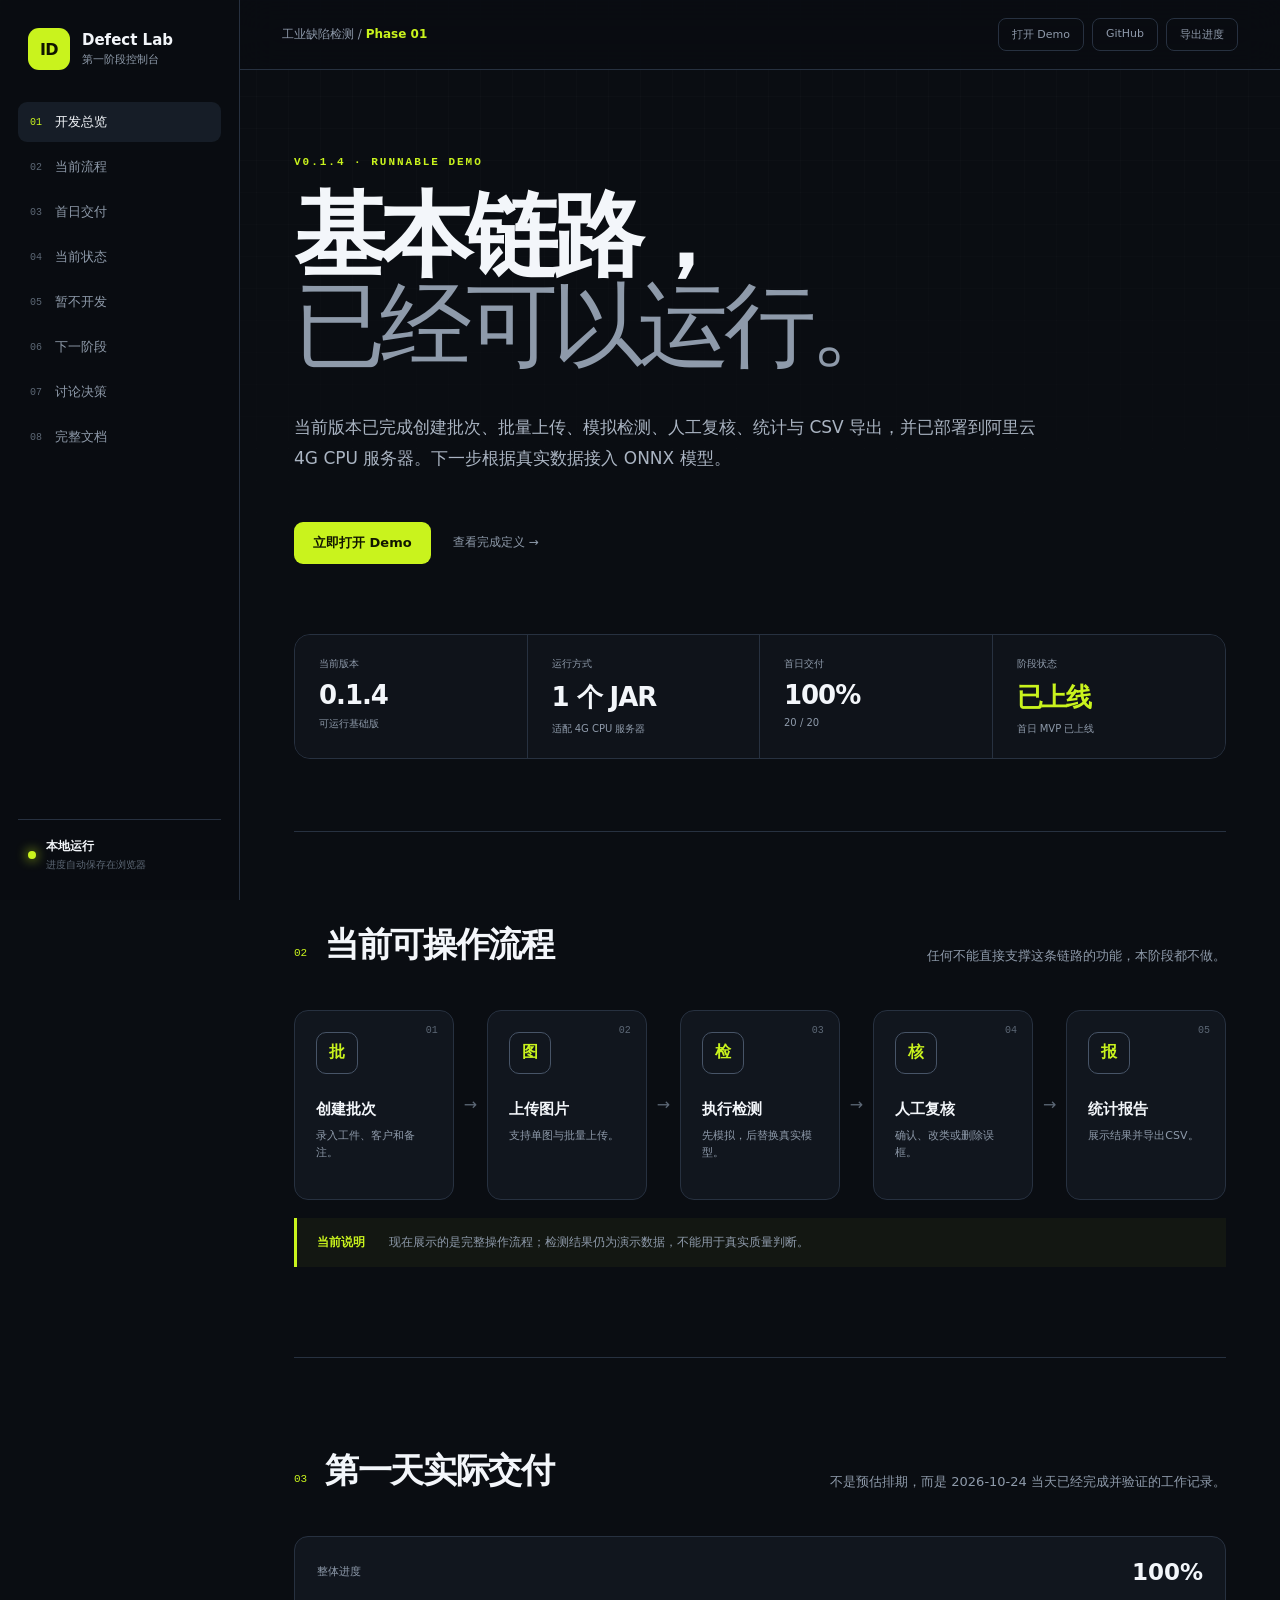
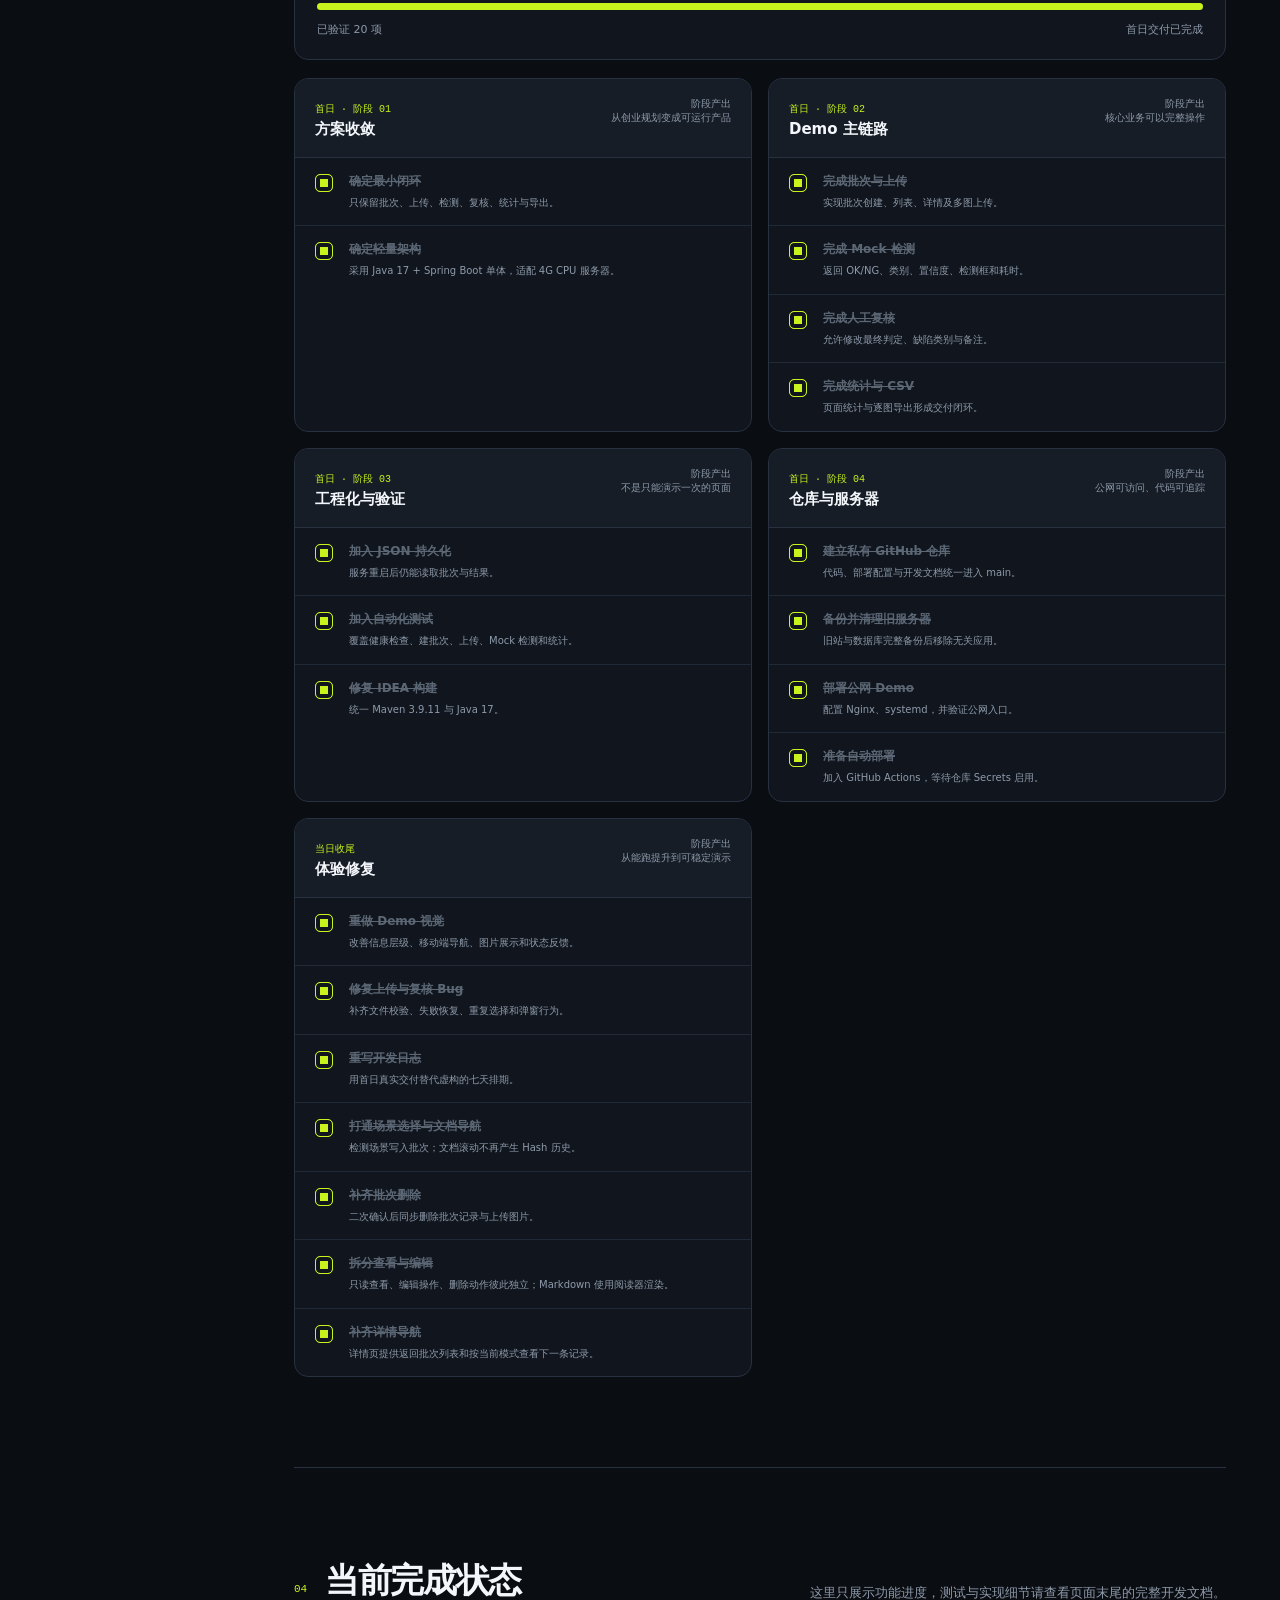
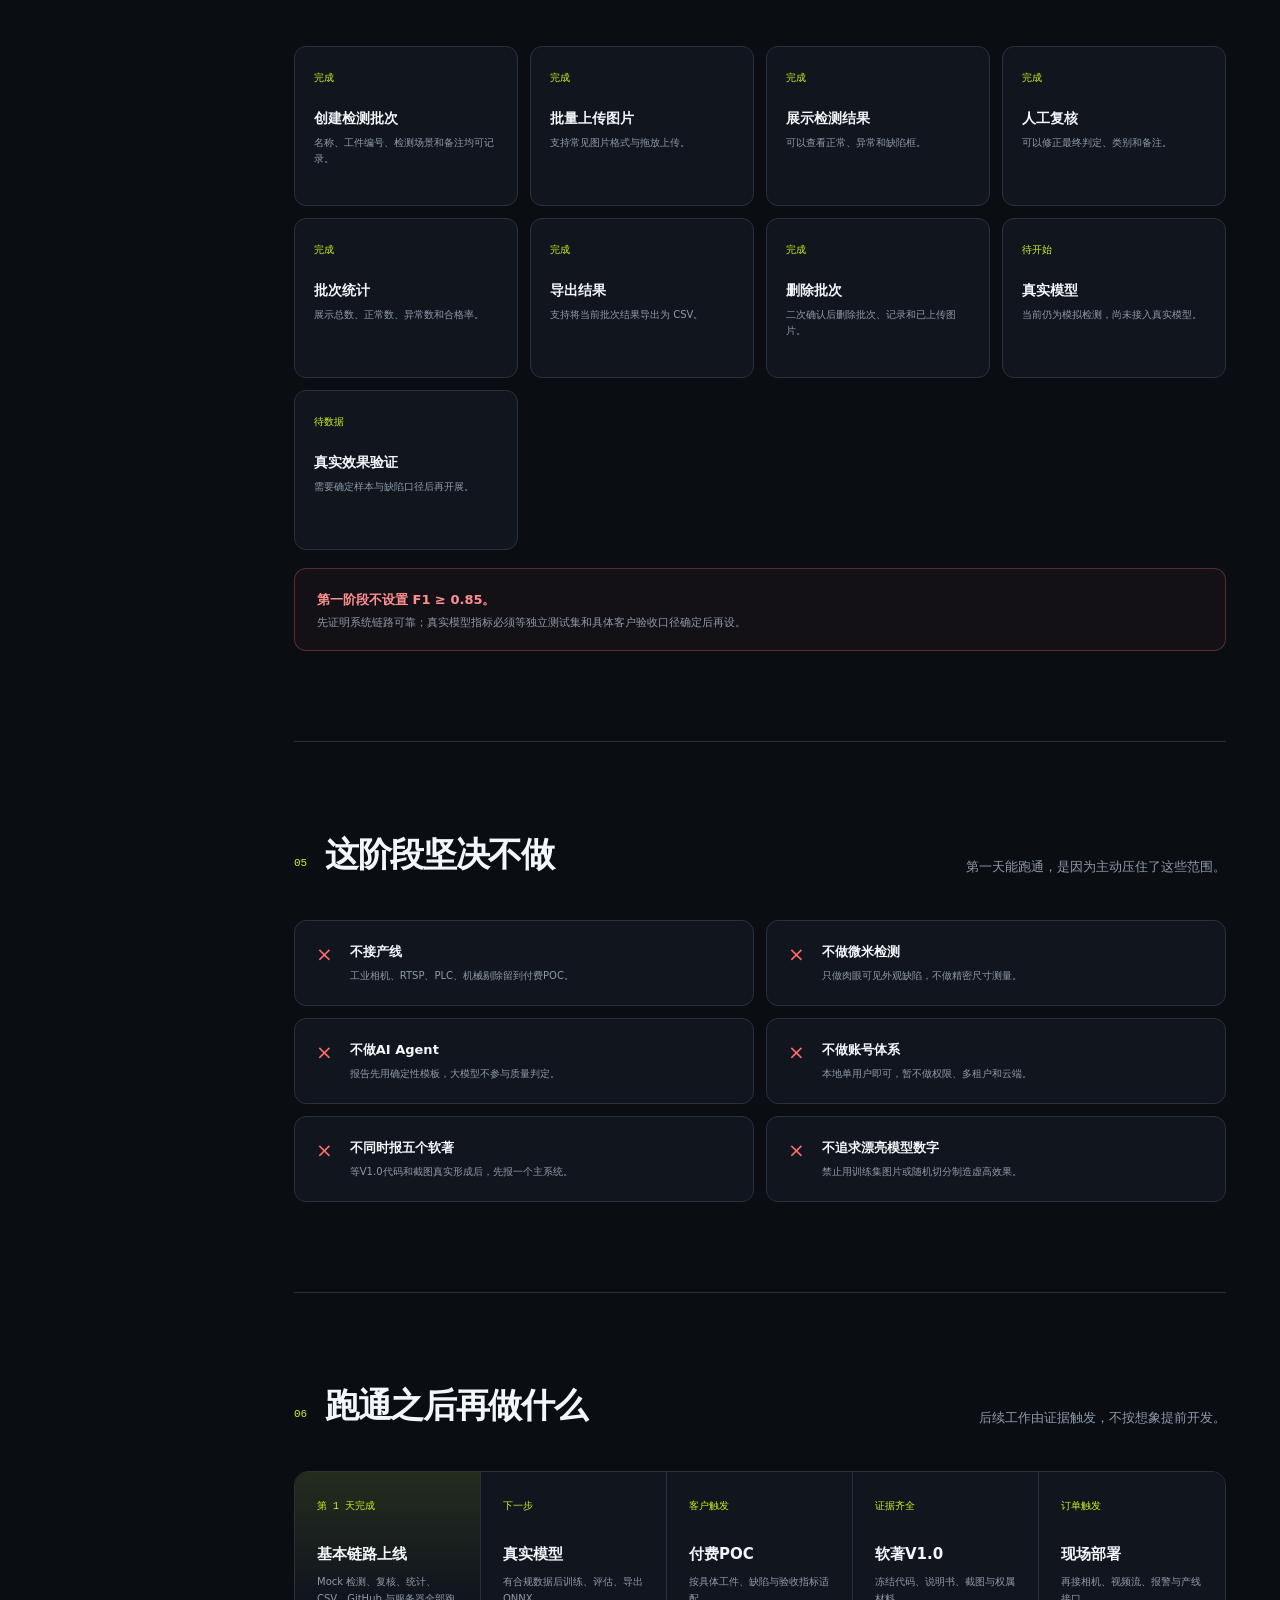
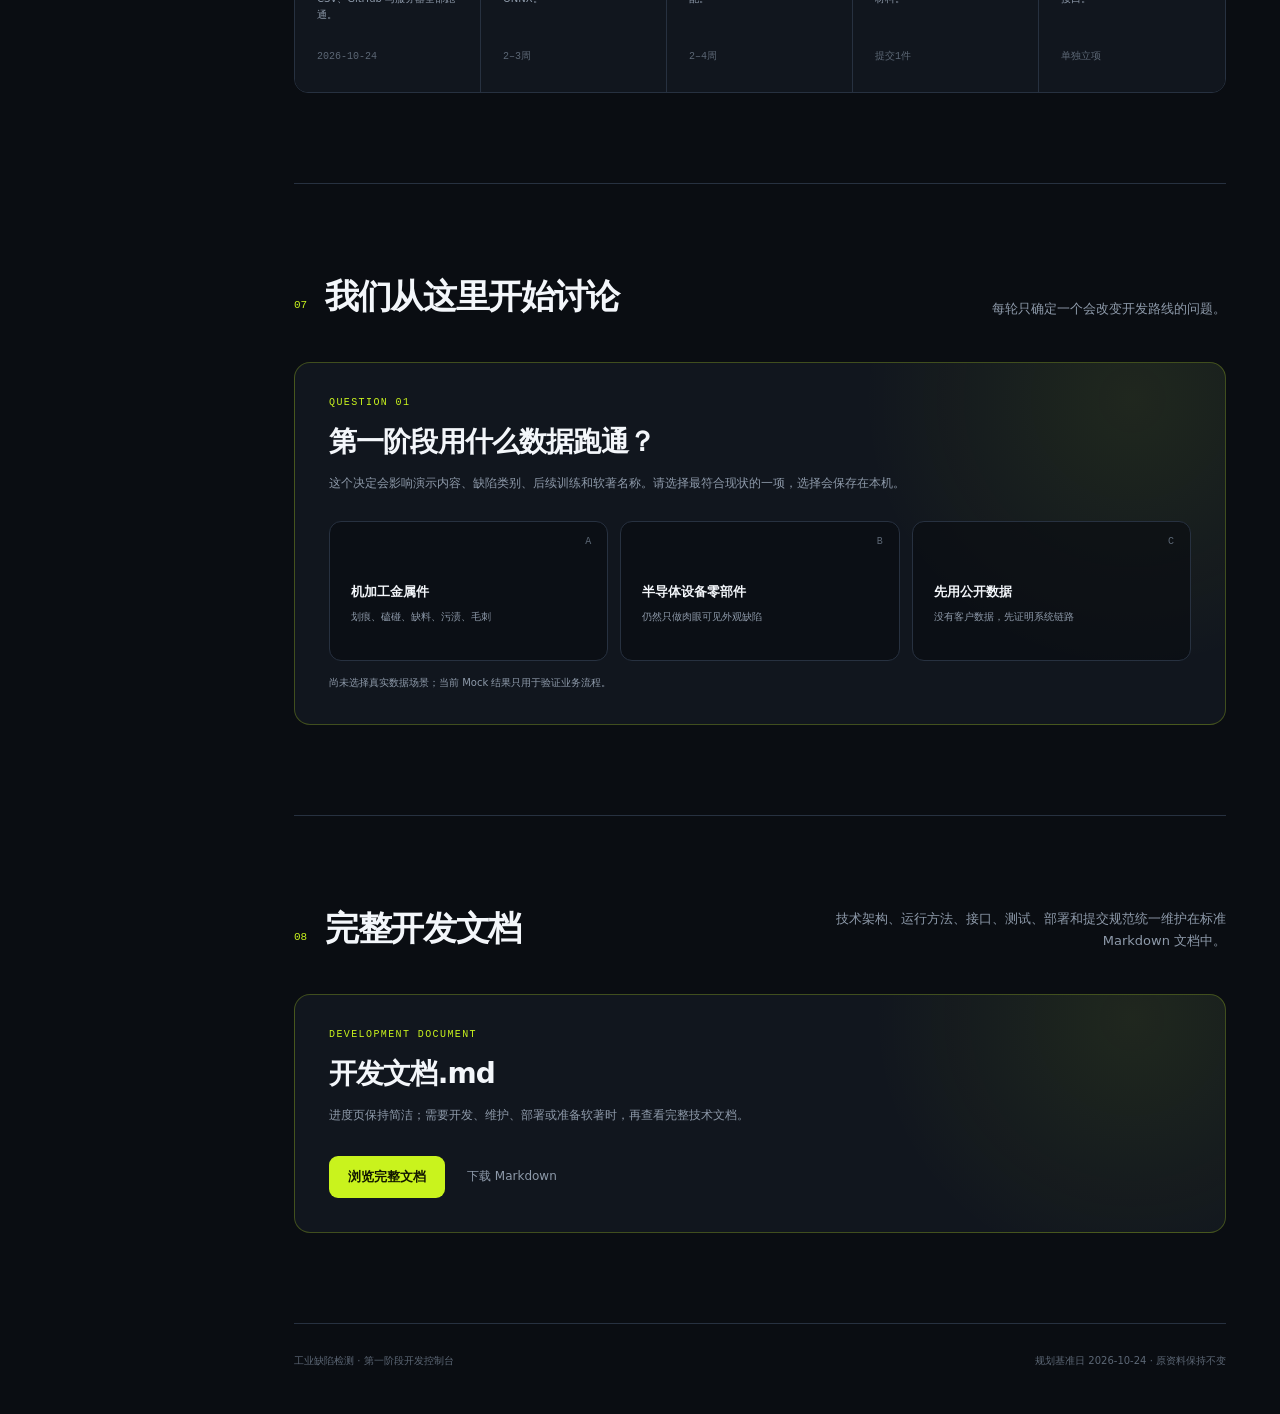
==== commit 8e3388d9: "fix(web): 补齐批次详情导航并渲染完整开发文档 新增： - 新增开发文档阅读页、专用样式和 Markdown 渲染脚本，支持目录、表格、代码块、列表与移动端阅读。 - 批次详情页新增显眼的返回" ====
--- a/docs/development/index.html
+++ b/docs/development/index.html
@@ -44,7 +44,7 @@
 
       <div class="content">
         <section id="overview" class="hero observe">
-          <div class="eyebrow">V0.1.2 · RUNNABLE DEMO</div>
+          <div class="eyebrow">V0.1.4 · RUNNABLE DEMO</div>
           <h1>基本链路，<br><em>已经可以运行。</em></h1>
           <p class="hero-copy">当前版本已完成创建批次、批量上传、模拟检测、人工复核、统计与 CSV 导出，并已部署到阿里云 4G CPU 服务器。下一步根据真实数据接入 ONNX 模型。</p>
           <div class="hero-actions">
@@ -52,9 +52,9 @@
             <button class="text-link" type="button" data-scroll-target="acceptance">查看完成定义 →</button>
           </div>
           <div class="metrics">
-            <article><span>当前版本</span><strong>0.1.2</strong><small>可运行基础版</small></article>
+            <article><span>当前版本</span><strong>0.1.4</strong><small>可运行基础版</small></article>
             <article><span>运行方式</span><strong>1 个 JAR</strong><small>适配 4G CPU 服务器</small></article>
-            <article><span>首日交付</span><strong id="metricProgress">0%</strong><small id="metricCount">0 / 18</small></article>
+            <article><span>首日交付</span><strong id="metricProgress">0%</strong><small id="metricCount">0 / 20</small></article>
             <article><span>阶段状态</span><strong class="accent">已上线</strong><small id="stageStatus">主链路已跑通</small></article>
           </div>
         </section>
@@ -167,7 +167,7 @@
             <h3>开发文档.md</h3>
             <p>进度页保持简洁；需要开发、维护、部署或准备软著时，再查看完整技术文档。</p>
             <div class="hero-actions">
-              <a class="primary-button" href="development.md" target="_blank">浏览完整文档</a>
+              <a class="primary-button" href="development.html">浏览完整文档</a>
               <a class="text-link" href="开发文档.md" download>下载 Markdown</a>
             </div>
           </div>
